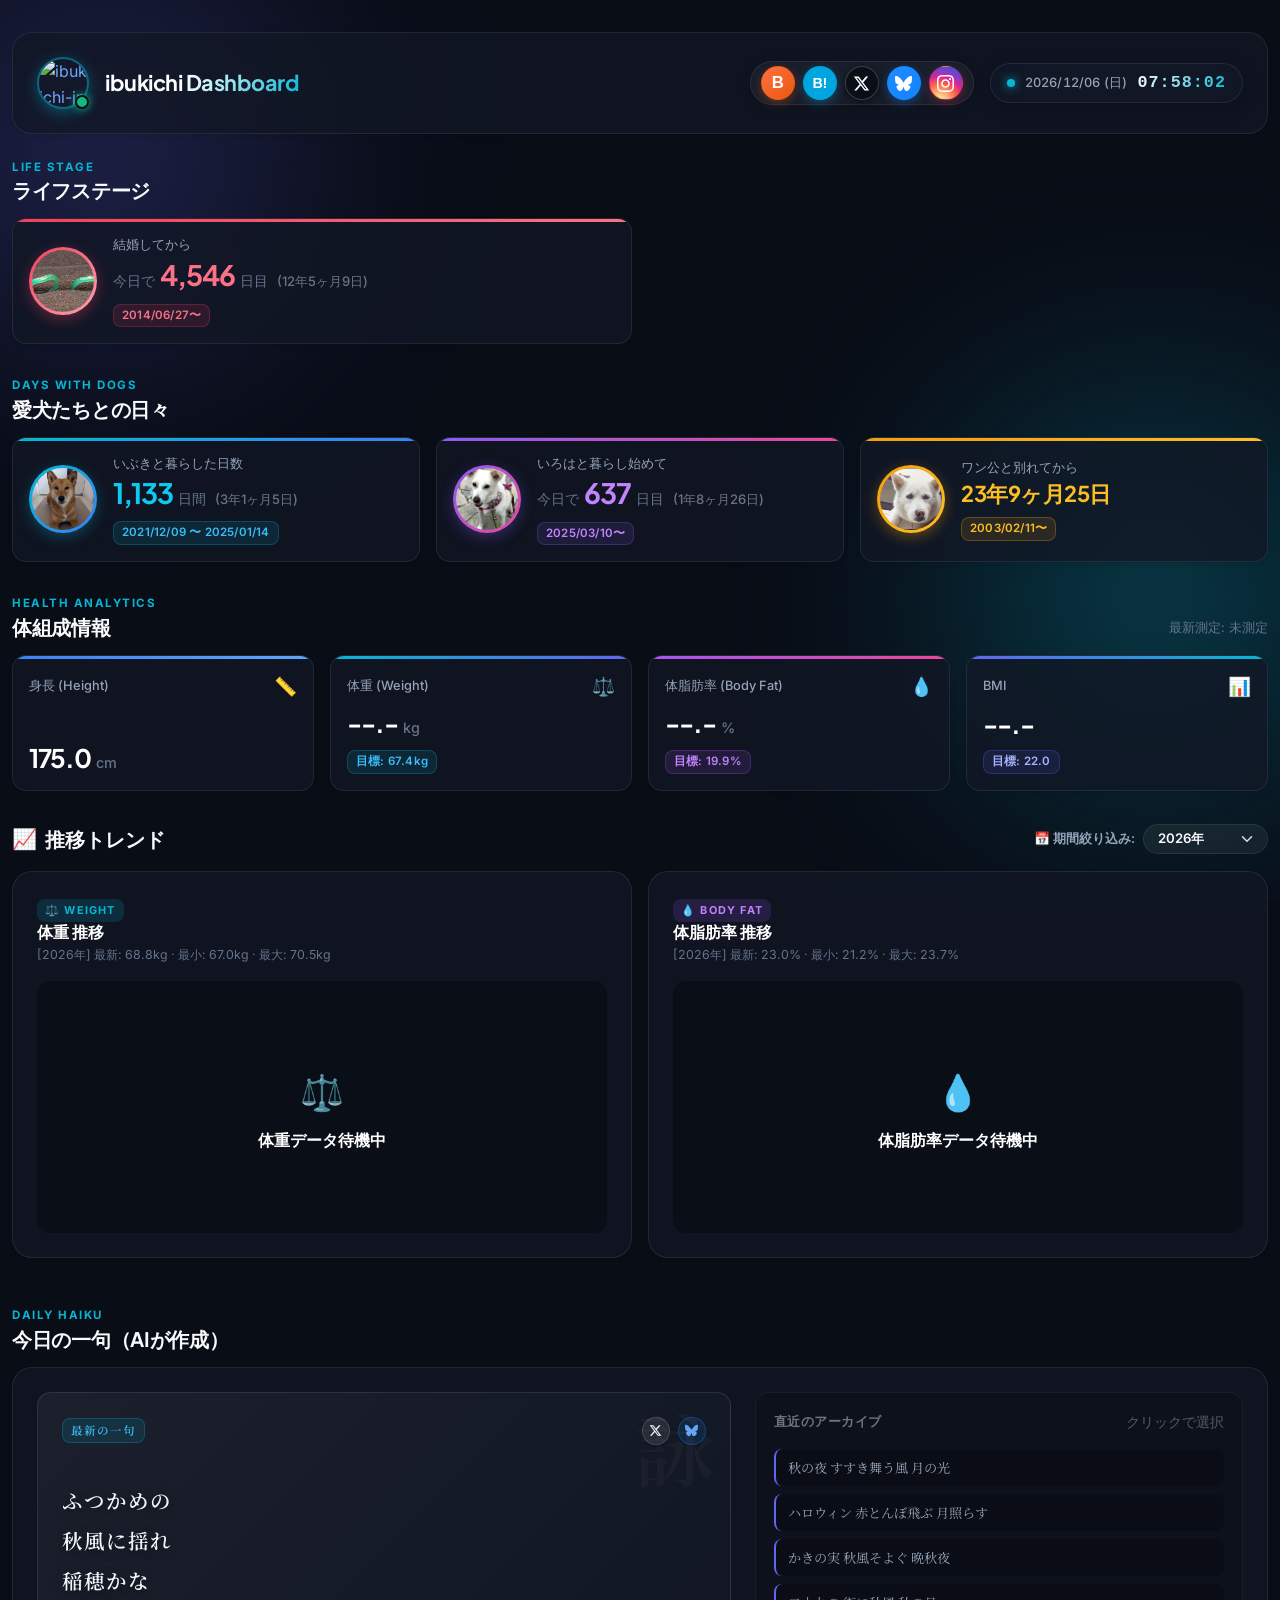
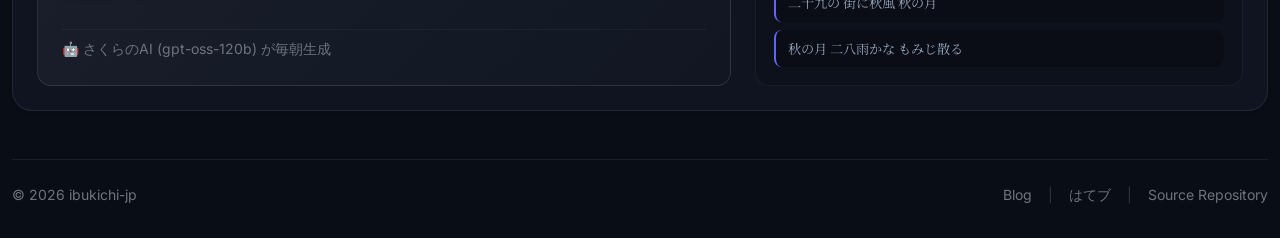
==== index.html @ 6d99606f "ダッシュボードのコード整理と表示の改善 - 体重が目標以下のときも「達成 🎉」と表示するように変更 - 未使用のCSSルールとroundTwo()を削除 - ヘッダーSNSアイコンのインラインstyl" ====
<!DOCTYPE html>
<html lang="ja" data-bs-theme="dark">
<head>
  <meta charset="UTF-8">
  <meta name="viewport" content="width=device-width, initial-scale=1.0">
  <title>ibukichi Dashboard</title>
  <meta name="description" content="ibukichiのパーソナルダッシュボード。日々の生活記録やライフログ、関心事、自動化システムなどを一元集約・可視化する個人ポータルです。">
  <link rel="canonical" href="https://ibukichi-jp.github.io/">
  <meta name="theme-color" content="#0f172a">
  <link rel="icon" type="image/png" href="https://github.com/ibukichi-jp.png">
  <link rel="apple-touch-icon" href="https://github.com/ibukichi-jp.png">

  <!-- Open Graph / Facebook / Bluesky / Discord -->
  <meta property="og:site_name" content="ibukichi Dashboard">
  <meta property="og:type" content="website">
  <meta property="og:url" content="https://ibukichi-jp.github.io/">
  <meta property="og:title" content="ibukichi Dashboard">
  <meta property="og:description" content="ibukichiのパーソナルダッシュボード。日々の生活記録やライフログ、関心事、自動化システムなどを一元集約・可視化する個人ポータルです。">
  <meta property="og:image" content="https://github.com/ibukichi-jp.png">
  <meta property="og:locale" content="ja_JP">

  <!-- Twitter -->
  <meta name="twitter:card" content="summary">
  <meta name="twitter:title" content="ibukichi Dashboard">
  <meta name="twitter:description" content="ibukichiのパーソナルダッシュボード。日々の生活記録やライフログ、関心事、自動化システムなどを一元集約・可視化する個人ポータルです。">
  <meta name="twitter:image" content="https://github.com/ibukichi-jp.png">

  <!-- 構造化データ (Schema.org JSON-LD) -->
  <script type="application/ld+json">
  {
    "@context": "https://schema.org",
    "@graph": [
      {
        "@type": "Person",
        "@id": "https://ibukichi-jp.github.io/#person",
        "name": "ibukichi-jp",
        "url": "https://ibukichi-jp.github.io/",
        "image": "https://github.com/ibukichi-jp.png",
        "sameAs": [
          "https://github.com/ibukichi-jp",
          "https://blog.ibukichi.jp/",
          "https://b.hatena.ne.jp/ibukichi_jp/bookmark",
          "https://x.com/ibukichi_x",
          "https://bsky.app/profile/bsky.ibukichi.jp",
          "https://www.instagram.com/insta_iroha/"
        ]
      },
      {
        "@type": "WebSite",
        "@id": "https://ibukichi-jp.github.io/#website",
        "url": "https://ibukichi-jp.github.io/",
        "name": "ibukichi Dashboard",
        "headline": "ibukichi Dashboard",
        "description": "ibukichiのパーソナルダッシュボード。日々の生活記録やライフログ、関心事、自動化システムなどを一元集約・可視化する個人ポータルです。",
        "publisher": {
          "@id": "https://ibukichi-jp.github.io/#person"
        },
        "inLanguage": "ja"
      }
    ]
  }
  </script>
  <link rel="preconnect" href="https://fonts.googleapis.com">
  <link rel="preconnect" href="https://fonts.gstatic.com" crossorigin>
  <link href="https://fonts.googleapis.com/css2?family=Inter:wght@300;400;500;600;700&family=Noto+Serif+JP:wght@400;600&family=Plus+Jakarta+Sans:wght@500;700;800&display=swap" rel="stylesheet">
  <!-- Bootstrap 5.3.3 CSS -->
  <link href="https://cdn.jsdelivr.net/npm/bootstrap@5.3.3/dist/css/bootstrap.min.css" rel="stylesheet">
  <!-- カスタムスタイル (キャッシュバスター付き) -->
  <link rel="stylesheet" href="style.css?v=20261103">
  <!-- Chart.js -->
  <script src="https://cdn.jsdelivr.net/npm/chart.js@4.4.1/dist/chart.umd.min.js"></script>
</head>
<body>
  <!-- 背景装飾オーブ -->
  <div class="bg-orb-container" aria-hidden="true">
    <div class="bg-orb orb-1"></div>
    <div class="bg-orb orb-2"></div>
  </div>

  <!-- Bootstrap Container -->
  <div class="container py-4 my-2 dashboard-container">
    <!-- ヘッダー -->
    <header class="card border-0 mb-4 dashboard-header shadow-sm">
      <div class="card-body p-3 p-md-4">
        <div class="d-flex flex-wrap align-items-center justify-content-between gap-3">
          <div class="d-flex align-items-center gap-3">
            <div class="avatar-ring">
              <a href="https://github.com/ibukichi-jp" target="_blank" rel="noopener noreferrer" class="avatar-link" title="ibukichi-jp GitHub">
                <img src="https://github.com/ibukichi-jp.png" alt="ibukichi-jp" class="avatar-img" width="52" height="52" loading="eager">
              </a>
              <div class="status-indicator" title="システム稼働中"></div>
            </div>
            <div>
              <h1 class="dashboard-title h4 mb-0">ibukichi Dashboard</h1>
            </div>
          </div>

          <div class="d-flex flex-wrap align-items-center gap-2 gap-md-3">
            <!-- SNS・リンク集（ヘッダー内統合） -->
            <div class="social-dock header-dock">
              <!-- 1. Blog (Blogger) -->
              <a href="https://blog.ibukichi.jp/" target="_blank" rel="noopener noreferrer" class="social-dock-item blogger" title="Blog (blog.ibukichi.jp)" aria-label="Blog (blog.ibukichi.jp)">
                <div class="social-dock-circle">
                  <span class="blogger-dock-text" aria-hidden="true">B</span>
                </div>
              </a>

              <!-- 2. はてブ -->
              <a href="https://b.hatena.ne.jp/ibukichi_jp/bookmark" target="_blank" rel="noopener noreferrer" class="social-dock-item hatena" title="はてなブックマーク" aria-label="はてなブックマーク">
                <div class="social-dock-circle">
                  <span class="hatena-dock-text" aria-hidden="true">B!</span>
                </div>
              </a>

              <!-- 3. Twitter / X -->
              <a href="https://x.com/ibukichi_x" target="_blank" rel="noopener noreferrer" class="social-dock-item twitter" title="Twitter / X (@ibukichi_x)" aria-label="Twitter / X (@ibukichi_x)">
                <div class="social-dock-circle">
                  <svg width="18" height="18" viewBox="0 0 24 24" fill="currentColor" class="social-dock-svg" aria-hidden="true">
                    <path d="M18.244 2.25h3.308l-7.227 8.26 8.502 11.24H16.17l-5.214-6.817L4.99 21.75H1.68l7.73-8.835L1.254 2.25H8.08l4.713 6.231zm-1.161 17.52h1.833L7.084 4.126H5.117z"/>
                  </svg>
                </div>
              </a>

              <!-- 4. Bluesky -->
              <a href="https://bsky.app/profile/bsky.ibukichi.jp" target="_blank" rel="noopener noreferrer" class="social-dock-item bluesky" title="Bluesky (bsky.ibukichi.jp)" aria-label="Bluesky (bsky.ibukichi.jp)">
                <div class="social-dock-circle">
                  <svg width="18" height="18" viewBox="0 0 24 24" fill="currentColor" class="social-dock-svg" aria-hidden="true">
                    <path d="M12 10.8c-1.087-2.114-4.046-6.053-6.798-7.995C2.566.944 1.561 1.266.902 1.565.139 1.908 0 3.08 0 3.768c0 .69.378 5.65.624 6.479.815 2.736 3.713 3.66 6.383 3.364.136-.02.275-.039.415-.056-.138.022-.276.04-.415.056-3.912.58-7.387 2.005-2.83 7.078 5.013 5.19 6.87-1.113 7.823-4.308.953 3.195 2.05 9.271 7.733 4.308 4.267-4.308 1.172-6.498-2.74-7.078a8.741 8.741 0 0 1-.415-.056c.14.017.279.036.415.056 2.67.297 5.568-.628 6.383-3.364.246-.828.624-5.79.624-6.478 0-.69-.139-1.861-.902-2.204-.659-.298-1.664-.62-4.3 1.24C16.046 4.748 13.087 8.687 12 10.8z"/>
                  </svg>
                </div>
              </a>

              <!-- 5. Instagram -->
              <a href="https://www.instagram.com/insta_iroha/" target="_blank" rel="noopener noreferrer" class="social-dock-item instagram" title="Instagram (@insta_iroha)" aria-label="Instagram (@insta_iroha)">
                <div class="social-dock-circle">
                  <svg width="18" height="18" viewBox="0 0 24 24" fill="currentColor" class="social-dock-svg" aria-hidden="true">
                    <path d="M12 2.163c3.204 0 3.584.012 4.85.07 3.252.148 4.771 1.691 4.919 4.919.058 1.265.069 1.645.069 4.849 0 3.205-.012 3.584-.069 4.849-.149 3.225-1.664 4.771-4.919 4.919-1.266.058-1.644.07-4.85.07-3.204 0-3.584-.012-4.849-.07-3.26-.149-4.771-1.699-4.919-4.92-.058-1.265-.07-1.644-.07-4.849 0-3.204.013-3.583.07-4.849.149-3.227 1.664-4.771 4.919-4.919 1.266-.057 1.645-.069 4.849-.069zm0-2.163c-3.259 0-3.667.014-4.947.072-4.358.2-6.78 2.618-6.98 6.98-.059 1.281-.073 1.689-.073 4.948 0 3.259.014 3.668.072 4.948.2 4.358 2.618 6.78 6.98 6.98 1.281.058 1.689.072 4.948.072 3.259 0 3.668-.014 4.948-.072 4.354-.2 6.782-2.618 6.979-6.98.059-1.28.073-1.689.073-4.948 0-3.259-.014-3.667-.072-4.947-.196-4.354-2.617-6.78-6.979-6.98-1.281-.059-1.69-.073-4.949-.073zm0 5.838c-3.403 0-6.162 2.759-6.162 6.162s2.759 6.163 6.162 6.163 6.162-2.759 6.162-6.163c0-3.403-2.759-6.162-6.162-6.162zm0 10.162c-2.209 0-4-1.79-4-4 0-2.209 1.791-4 4-4s4 1.791 4 4c0 2.21-1.791 4-4 4zm6.406-11.845c-.796 0-1.441.645-1.441 1.44s.645 1.44 1.441 1.44c.795 0 1.439-.645 1.439-1.44s-.644-1.44-1.439-1.44z"/>
                  </svg>
                </div>
              </a>
            </div>

            <!-- デジタル時計 -->
            <div class="digital-clock-badge" id="digitalClock" title="現在時刻">
              <span class="clock-pulse-dot" aria-hidden="true"></span>
              <span class="clock-date" id="clockDate">----/--/-- (--)</span>
              <span class="clock-time font-monospace" id="clockTime">--:--:--</span>
            </div>
          </div>
        </div>
      </div>
    </header>

    <main class="dashboard-main-content">
      <!-- モバイル用 カード横並びスライダーコンテナ -->
      <div class="mobile-card-slider-wrapper" id="dashboardSliderWrapper">
        <!-- 左矢印 (カードの左横に独立配置) -->
        <button type="button" class="slider-side-arrow prev-arrow d-md-none" id="cardSlidePrevBtn" aria-label="前のセクションへ" disabled>
          <svg width="18" height="18" viewBox="0 0 24 24" fill="none" stroke="currentColor" stroke-width="2.5" stroke-linecap="round" stroke-linejoin="round" aria-hidden="true"><polyline points="15 18 9 12 15 6"></polyline></svg>
        </button>

        <!-- セクションスライダートラック (中央のカードエリア) -->
        <div class="dashboard-slider-track" id="dashboardSliderTrack">

        <!-- 1. ライフステージ セクション -->
        <section class="dashboard-slide-item mb-4 pb-2" id="slideLifestage" aria-labelledby="lifestageSectionTitle">
        <div class="mb-3">
          <div class="section-tag">LIFE STAGE</div>
          <h2 id="lifestageSectionTitle" class="section-title h5 mb-0">ライフステージ</h2>
        </div>

        <div class="row row-cols-1 row-cols-md-2 g-3">
          <!-- 1. 結婚してから -->
          <div class="col">
            <div class="card h-100 border-0 countdown-card card-marriage shadow-sm">
              <div class="card-body p-3 d-flex align-items-center gap-3">
                <div class="dog-photo-container flex-shrink-0" title="結婚写真">
                  <div class="dog-photo-ring ring-marriage">
                    <img src="assets/images/marriage.jpg" alt="結婚" class="dog-photo-img" loading="lazy">
                    <div class="dog-photo-fallback">
                      <span class="fallback-emoji">💍</span>
                    </div>
                  </div>
                </div>
                <div class="d-flex flex-column justify-content-between flex-grow-1 min-w-0">
                  <div class="d-flex align-items-center mb-1">
                    <span class="countdown-label">結婚してから</span>
                  </div>
                  <div class="countdown-value-row" id="cdMarriageRow">
                    <span class="countdown-prefix">今日で</span>
                    <span class="countdown-value text-rose" id="cdMarriageDays">--</span>
                    <span class="countdown-unit">日目</span>
                    <span class="countdown-ymd text-secondary small fw-medium ms-1" id="cdMarriageYmd">(--)</span>
                  </div>
                  <div class="countdown-sub mt-2" id="cdMarriageDate">
                    <span class="countdown-badge rose">2014/06/27〜</span>
                  </div>
                </div>
              </div>
            </div>
          </div>
        </div>
      </section>

        <!-- 2. 愛犬たちとの日々 セクション -->
        <section class="dashboard-slide-item mb-4 pb-2" id="slideDogs" aria-labelledby="dogsSectionTitle">
        <div class="mb-3">
          <div class="section-tag">DAYS WITH DOGS</div>
          <h2 id="dogsSectionTitle" class="section-title h5 mb-0">愛犬たちとの日々</h2>
        </div>

        <!-- 愛犬メモリアル & カウントアップ 3連カード -->
        <div class="row row-cols-1 row-cols-md-2 row-cols-xl-3 g-3">
          <!-- 1. いぶきと暮らした日数 (メモリアル) -->
          <div class="col">
            <div class="card h-100 border-0 countdown-card card-ibuki shadow-sm">
              <div class="card-body p-3 d-flex align-items-center gap-3">
                <div class="dog-photo-container flex-shrink-0" title="いぶき">
                  <div class="dog-photo-ring ring-ibuki">
                    <img src="assets/images/ibuki.jpg" alt="いぶき" class="dog-photo-img" loading="lazy">
                    <div class="dog-photo-fallback">
                      <span class="fallback-emoji">🐶</span>
                    </div>
                  </div>
                </div>
                <div class="d-flex flex-column justify-content-between flex-grow-1 min-w-0">
                  <div class="d-flex align-items-center mb-1">
                    <span class="countdown-label">いぶきと暮らした日数</span>
                  </div>
                  <div class="countdown-value-row" id="cdIbukiRow">
                    <span class="countdown-value text-info" id="cdIbukiDays">1,133</span>
                    <span class="countdown-unit">日間</span>
                    <span class="countdown-ymd text-secondary small fw-medium ms-1" id="cdIbukiYmd">(3年1ヶ月5日)</span>
                  </div>
                  <div class="countdown-sub mt-2" id="cdIbukiDate">
                    <span class="countdown-badge cyan">2021/12/09 〜 2025/01/14</span>
                  </div>
                </div>
              </div>
            </div>
          </div>

          <!-- 2. いろはと暮らし始めて (カウントアップ) -->
          <div class="col">
            <div class="card h-100 border-0 countdown-card card-iroha shadow-sm">
              <div class="card-body p-3 d-flex align-items-center gap-3">
                <div class="dog-photo-container flex-shrink-0" title="いろは">
                  <div class="dog-photo-ring ring-iroha">
                    <img src="assets/images/iroha.jpg" alt="いろは" class="dog-photo-img" loading="lazy">
                    <div class="dog-photo-fallback">
                      <span class="fallback-emoji">🐾</span>
                    </div>
                  </div>
                </div>
                <div class="d-flex flex-column justify-content-between flex-grow-1 min-w-0">
                  <div class="d-flex align-items-center mb-1">
                    <span class="countdown-label">いろはと暮らし始めて</span>
                  </div>
                  <div class="countdown-value-row" id="cdIrohaRow">
                    <span class="countdown-prefix">今日で</span>
                    <span class="countdown-value text-purple" id="cdIrohaDays">--</span>
                    <span class="countdown-unit">日目</span>
                    <span class="countdown-ymd text-secondary small fw-medium ms-1" id="cdIrohaYmd">(--)</span>
                  </div>
                  <div class="countdown-sub mt-2" id="cdIrohaDate">
                    <span class="countdown-badge purple">2025/03/10〜</span>
                  </div>
                </div>
              </div>
            </div>
          </div>

          <!-- 3. ワン公と別れてから (カウントアップ) -->
          <div class="col">
            <div class="card h-100 border-0 countdown-card card-wankou shadow-sm">
              <div class="card-body p-3 d-flex align-items-center gap-3">
                <div class="dog-photo-container flex-shrink-0" title="ワン公">
                  <div class="dog-photo-ring ring-wankou">
                    <img src="assets/images/wankou.jpg" alt="ワン公" class="dog-photo-img" loading="lazy">
                    <div class="dog-photo-fallback">
                      <span class="fallback-emoji">🐕</span>
                    </div>
                  </div>
                </div>
                <div class="d-flex flex-column justify-content-between flex-grow-1 min-w-0">
                  <div class="d-flex align-items-center mb-1">
                    <span class="countdown-label">ワン公と別れてから</span>
                  </div>
                  <div class="countdown-value-row" id="cdWankouRow">
                    <span class="countdown-value countdown-value-ymd text-amber" id="cdWankouYmd">--</span>
                  </div>
                  <div class="countdown-sub mt-2" id="cdWankouDate">
                    <span class="countdown-badge amber">2003/02/11〜</span>
                  </div>
                </div>
              </div>
            </div>
          </div>
        </div>
      </section>

        <!-- 3. 体組成情報 セクション -->
        <section class="dashboard-slide-item mb-5" id="slideHealth" aria-labelledby="healthSectionTitle">
        <div class="d-flex flex-wrap justify-content-between align-items-end mb-3">
          <div>
            <div class="section-tag">HEALTH ANALYTICS</div>
            <h2 id="healthSectionTitle" class="section-title h5 mb-0">体組成情報</h2>
          </div>
          <div class="measurement-time" id="latestMeasurementTime">
            最新測定: 読み込み中...
          </div>
        </div>

        <!-- 現在の指標（Bootstrap Grid: 4大メトリクス） -->
        <div class="row row-cols-2 row-cols-md-4 g-3 mb-4">
          <!-- 1. 身長カード（バッジ不要） -->
          <div class="col">
            <div class="card h-100 border-0 kpi-card card-height shadow-sm">
              <div class="card-body p-3 d-flex flex-column justify-content-between">
                <div class="d-flex justify-content-between align-items-center mb-2">
                  <span class="kpi-label">身長 (Height)</span>
                  <span class="kpi-icon">📏</span>
                </div>
                <div class="kpi-value-row">
                  <span class="kpi-value" id="kpiHeight">175.0</span>
                  <span class="kpi-unit">cm</span>
                </div>
              </div>
            </div>
          </div>

          <!-- 2. 体重カード（目標: 67.4kg） -->
          <div class="col">
            <div class="card h-100 border-0 kpi-card card-weight shadow-sm">
              <div class="card-body p-3 d-flex flex-column justify-content-between">
                <div class="d-flex justify-content-between align-items-center mb-2">
                  <span class="kpi-label">体重 (Weight)</span>
                  <span class="kpi-icon">⚖️</span>
                </div>
                <div class="kpi-value-row">
                  <span class="kpi-value" id="kpiWeight">--.-</span>
                  <span class="kpi-unit">kg</span>
                </div>
                <div class="kpi-sub mt-2" id="kpiWeightTarget">
                  <span class="target-badge cyan">目標: 67.4kg</span>
                </div>
              </div>
            </div>
          </div>

          <!-- 3. 体脂肪率カード（目標: 19.9%） -->
          <div class="col">
            <div class="card h-100 border-0 kpi-card card-fat shadow-sm">
              <div class="card-body p-3 d-flex flex-column justify-content-between">
                <div class="d-flex justify-content-between align-items-center mb-2">
                  <span class="kpi-label">体脂肪率 (Body Fat)</span>
                  <span class="kpi-icon">💧</span>
                </div>
                <div class="kpi-value-row">
                  <span class="kpi-value" id="kpiFat">--.-</span>
                  <span class="kpi-unit">%</span>
                </div>
                <div class="kpi-sub mt-2" id="kpiFatTarget">
                  <span class="target-badge purple">目標: 19.9%</span>
                </div>
              </div>
            </div>
          </div>

          <!-- 4. BMIカード（目標: 22.0） -->
          <div class="col">
            <div class="card h-100 border-0 kpi-card card-bmi shadow-sm">
              <div class="card-body p-3 d-flex flex-column justify-content-between">
                <div class="d-flex justify-content-between align-items-center mb-2">
                  <span class="kpi-label">BMI</span>
                  <span class="kpi-icon">📊</span>
                </div>
                <div class="kpi-value-row">
                  <span class="kpi-value" id="kpiBmi">--.-</span>
                  <span class="kpi-unit"></span>
                </div>
                <div class="kpi-sub mt-2" id="kpiBmiTarget">
                  <span class="target-badge indigo">目標: 22.0</span>
                </div>
              </div>
            </div>
          </div>
        </div>

        <!-- グラフツールバー（期間絞り込み） -->
        <div class="d-flex flex-wrap justify-content-between align-items-center gap-3 mb-3 pt-2">
          <div class="d-flex align-items-center gap-2">
            <span class="charts-title-icon">📈</span>
            <h3 class="charts-section-title h5 mb-0">推移トレンド</h3>
          </div>

          <!-- 期間絞り込みプルダウン (Bootstrap Form Select) -->
          <div class="d-flex align-items-center gap-2">
            <label for="yearFilterSelect" class="filter-label mb-0 text-nowrap">📅 期間絞り込み:</label>
            <select id="yearFilterSelect" class="form-select form-select-sm custom-bootstrap-select" aria-label="計測年の絞り込み">
              <option value="all">すべての年</option>
            </select>
          </div>
        </div>

        <!-- 2連グラフ（Bootstrap Grid: 体重、体脂肪率） -->
        <div class="row row-cols-1 row-cols-lg-2 g-3">
          <!-- 1. 体重チャート -->
          <div class="col">
            <div class="card h-100 border-0 chart-container-card shadow-sm">
              <div class="card-body p-3 p-md-4 d-flex flex-column gap-3">
                <div class="d-flex justify-content-between align-items-start gap-2">
                  <div>
                    <span class="chart-badge cyan">⚖️ WEIGHT</span>
                    <h4 class="chart-title h6 mb-1">体重 推移</h4>
                    <span class="chart-sub" id="weightStatsText">最新: --.-kg · 範囲: --.-kg 〜 --.-kg</span>
                  </div>
                </div>

                <div class="chart-canvas-wrapper flex-grow-1">
                  <canvas id="weightChart"></canvas>
                  <div class="chart-empty-state" id="weightEmptyState">
                    <div class="empty-icon">⚖️</div>
                    <h5>体重データ待機中</h5>
                  </div>
                </div>
              </div>
            </div>
          </div>

          <!-- 2. 体脂肪率チャート -->
          <div class="col">
            <div class="card h-100 border-0 chart-container-card shadow-sm">
              <div class="card-body p-3 p-md-4 d-flex flex-column gap-3">
                <div class="d-flex justify-content-between align-items-start gap-2">
                  <div>
                    <span class="chart-badge purple">💧 BODY FAT</span>
                    <h4 class="chart-title h6 mb-1">体脂肪率 推移</h4>
                    <span class="chart-sub" id="fatStatsText">最新: --.-% · 範囲: --.-% 〜 --.-%</span>
                  </div>
                </div>

                <div class="chart-canvas-wrapper flex-grow-1">
                  <canvas id="fatChart"></canvas>
                  <div class="chart-empty-state" id="fatEmptyState">
                    <div class="empty-icon">💧</div>
                    <h5>体脂肪率データ待機中</h5>
                  </div>
                </div>
              </div>
            </div>
          </div>
        </div>
      </section>

        <!-- 4. 今日の一句 セクション -->
        <section class="dashboard-slide-item mb-5" id="slideHaiku" aria-labelledby="haikuSectionTitle">
        <div class="mb-3">
          <div class="section-tag">DAILY HAIKU</div>
          <h2 id="haikuSectionTitle" class="section-title h5 mb-0">今日の一句（AIが作成）</h2>
        </div>

        <div class="card border-0 haiku-card shadow-sm">
          <div class="card-body p-3 p-md-4">
            <div class="row g-3 g-md-4 align-items-stretch">
              <!-- 今日の句 -->
              <div class="col-12 col-lg-7">
                <div class="haiku-paper h-100 d-flex flex-column justify-content-between">
                  <div class="haiku-top-bar d-flex justify-content-between align-items-center mb-2">
                    <span class="haiku-tag-badge" id="haikuSelectedBadge">最新の一句</span>
                    <!-- SNSシェアボタングループ（アイコンのみ） -->
                    <div class="haiku-share-group d-flex align-items-center gap-2">
                      <!-- Twitter / X -->
                      <a id="haikuShareTwitter" href="#" target="_blank" rel="noopener noreferrer" class="btn btn-sm btn-haiku-share share-x" title="Twitter / X でこの俳句をシェア" aria-label="Twitter / X でこの俳句をシェア">
                        <svg width="13" height="13" viewBox="0 0 24 24" fill="currentColor" aria-hidden="true"><path d="M18.244 2.25h3.308l-7.227 8.26 8.502 11.24H16.17l-5.214-6.817L4.99 21.75H1.68l7.73-8.835L1.254 2.25H8.08l4.713 6.231zm-1.161 17.52h1.833L7.084 4.126H5.117z"/></svg>
                      </a>
                      <!-- Bluesky -->
                      <a id="haikuShareBluesky" href="#" target="_blank" rel="noopener noreferrer" class="btn btn-sm btn-haiku-share share-bluesky" title="Bluesky でこの俳句をシェア" aria-label="Bluesky でこの俳句をシェア">
                        <svg width="13" height="13" viewBox="0 0 24 24" fill="currentColor" aria-hidden="true"><path d="M12 10.8c-1.087-2.114-4.046-6.053-6.798-7.995C2.566.944 1.561 1.266.902 1.565.139 1.908 0 3.08 0 3.768c0 .69.378 5.65.624 6.479.815 2.736 3.713 3.66 6.383 3.364.136-.02.275-.039.415-.056-.138.022-.276.04-.415.056-3.912.58-7.387 2.005-2.83 7.078 5.013 5.19 6.87-1.113 7.823-4.308.953 3.195 2.05 9.271 7.733 4.308 4.267-4.308 1.172-6.498-2.74-7.078a8.741 8.741 0 0 1-.415-.056c.14.017.279.036.415.056 2.67.297 5.568-.628 6.383-3.364.246-.828.624-5.79.624-6.478 0-.69-.139-1.861-.902-2.204-.659-.298-1.664-.62-4.3 1.24C16.046 4.748 13.087 8.687 12 10.8z"/></svg>
                      </a>
                    </div>
                  </div>

                  <div class="haiku-accent-mark">詠</div>
                  <div class="haiku-body my-auto py-4">
                    <p class="haiku-text mb-0" id="latestHaikuText">読み込み中...</p>
                  </div>

                  <div class="haiku-footer-info d-flex justify-content-between align-items-center pt-2 border-top border-secondary border-opacity-10">
                    <span class="haiku-source-note text-secondary small">🤖 さくらのAI (gpt-oss-120b) が毎朝生成</span>
                  </div>
                </div>
              </div>

              <!-- アーカイブ -->
              <div class="col-12 col-lg-5">
                <div class="past-haiku-block h-100 d-flex flex-column">
                  <div class="d-flex justify-content-between align-items-center mb-3">
                    <h4 class="past-haiku-title h6 mb-0 text-secondary">直近のアーカイブ</h4>
                    <span class="text-secondary small opacity-75">クリックで選択</span>
                  </div>
                  <ul class="past-haiku-list list-unstyled d-flex flex-column gap-2 mb-0 flex-grow-1" id="pastHaikuList">
                    <li class="skeleton-item"></li>
                    <li class="skeleton-item"></li>
                    <li class="skeleton-item"></li>
                  </ul>
                </div>
              </div>
            </div>
          </div>
        </div>
        </section>
        </div><!-- /.dashboard-slider-track -->

        <!-- 右矢印 (カードの右横に独立配置) -->
        <button type="button" class="slider-side-arrow next-arrow d-md-none" id="cardSlideNextBtn" aria-label="次のセクションへ">
          <svg width="18" height="18" viewBox="0 0 24 24" fill="none" stroke="currentColor" stroke-width="2.5" stroke-linecap="round" stroke-linejoin="round" aria-hidden="true"><polyline points="9 18 15 12 9 6"></polyline></svg>
        </button>
      </div><!-- /.mobile-card-slider-wrapper -->

      <!-- モバイル専用 スライド位置ドットインジケーター -->
      <div class="slider-dots-container d-md-none" id="sliderDotsContainer">
        <span class="slider-dot active" data-index="0" title="ライフステージ"></span>
        <span class="slider-dot" data-index="1" title="愛犬たちとの日々"></span>
        <span class="slider-dot" data-index="2" title="体組成情報"></span>
        <span class="slider-dot" data-index="3" title="今日の一句"></span>
      </div>
    </main>

    <!-- フッター -->
    <footer class="dashboard-footer pt-4 mt-5 border-top">
      <div class="d-flex flex-wrap justify-content-between align-items-center gap-2 small text-secondary">
        <p class="mb-0">© <span id="currentYear">2026</span> ibukichi-jp</p>
        <div class="d-flex align-items-center gap-3">
          <a href="https://blog.ibukichi.jp/" target="_blank" rel="noopener noreferrer" class="text-secondary text-decoration-none">Blog</a>
          <span class="text-muted opacity-25">|</span>
          <a href="https://b.hatena.ne.jp/ibukichi_jp/bookmark" target="_blank" rel="noopener noreferrer" class="text-secondary text-decoration-none">はてブ</a>
          <span class="text-muted opacity-25">|</span>
          <a href="https://github.com/ibukichi-jp/ibukichi-jp.github.io" target="_blank" rel="noopener noreferrer" class="text-secondary text-decoration-none">Source Repository</a>
        </div>
      </div>
    </footer>
  </div>

  <!-- スライダー終端通知トースト -->
  <div id="sliderToastAlert" class="slider-toast-alert" role="status" aria-live="polite">
    <svg width="18" height="18" viewBox="0 0 24 24" fill="none" stroke="#38bdf8" stroke-width="2.3" stroke-linecap="round" stroke-linejoin="round" aria-hidden="true">
      <circle cx="12" cy="12" r="10"></circle>
      <line x1="12" y1="8" x2="12" y2="12"></line>
      <line x1="12" y1="16" x2="12.01" y2="16"></line>
    </svg>
    <span>ページはもうないよ</span>
  </div>

  <!-- Bootstrap 5.3.3 JS Bundle -->
  <script src="https://cdn.jsdelivr.net/npm/bootstrap@5.3.3/dist/js/bootstrap.bundle.min.js"></script>
  <!-- アプリケーションロジック -->
  <script src="app.js?v=20261103"></script>
</body>
</html>
---- style.css ----
/* ==========================================================================
   Design Tokens & Variables
   ========================================================================== */
:root {
  --bg-base: #090d16;
  --bg-card: rgba(18, 24, 38, 0.78);
  --bg-card-hover: rgba(24, 32, 51, 0.9);
  --border-subtle: rgba(255, 255, 255, 0.08);

  --text-main: #f8fafc;
  --text-muted: #94a3b8;
  --text-dim: #64748b;

  --accent-cyan: #06b6d4;
  --accent-cyan-glow: rgba(6, 182, 212, 0.25);
  --accent-indigo: #6366f1;
  --accent-indigo-glow: rgba(99, 102, 241, 0.25);
  --accent-purple: #a855f7;
  --accent-pink: #ec4899;
  --accent-emerald: #10b981;

  --font-sans: 'Inter', -apple-system, BlinkMacSystemFont, "Segoe UI", Roboto, sans-serif;
  --font-display: 'Plus Jakarta Sans', var(--font-sans);
  --font-serif: 'Noto Serif JP', serif;

  --radius-sm: 8px;
  --radius-md: 14px;
  --radius-lg: 20px;
  --radius-full: 9999px;

  --shadow-card: 0 10px 30px -10px rgba(0, 0, 0, 0.5);
  --shadow-glow: 0 0 25px rgba(99, 102, 241, 0.15);
  --transition-normal: all 0.25s cubic-bezier(0.16, 1, 0.3, 1);
}

/* ==========================================================================
   Base & Bootstrap Overrides
   ========================================================================== */
html {
  overflow-x: hidden;
  overflow-x: clip;
}

body {
  background-color: var(--bg-base);
  color: var(--text-main);
  font-family: var(--font-sans);
  line-height: 1.6;
  min-height: 100vh;
  position: relative;
  overflow-x: hidden;
  overflow-x: clip;
  -webkit-font-smoothing: antialiased;
}

/* 背景装飾用オーブコンテナ（画面外へのはみ出し・横スクロールを遮断） */
.bg-orb-container {
  position: fixed;
  inset: 0;
  width: 100%;
  height: 100%;
  overflow: hidden;
  pointer-events: none;
  z-index: -1;
}

.bg-orb {
  position: absolute;
  border-radius: 50%;
  filter: blur(120px);
  pointer-events: none;
  opacity: 0.45;
}

.orb-1 {
  width: 500px;
  height: 500px;
  background: radial-gradient(circle, var(--accent-indigo) 0%, transparent 70%);
  top: -100px;
  left: -150px;
}

.orb-2 {
  width: 550px;
  height: 550px;
  background: radial-gradient(circle, var(--accent-cyan) 0%, transparent 70%);
  top: 320px;
  right: -150px;
}

/* Bootstrap Containerの微調整 */
.dashboard-container {
  max-width: 1320px;
}

/* Bootstrap Card のグラスモルフィズムスタイル適用 */
.card {
  background-color: var(--bg-card);
  backdrop-filter: blur(16px);
  -webkit-backdrop-filter: blur(16px);
  border: 1px solid var(--border-subtle) !important;
  border-radius: var(--radius-lg);
  color: var(--text-main);
}

/* ==========================================================================
   Header Styles
   ========================================================================== */
.dashboard-header {
  border-radius: var(--radius-lg);
  box-shadow: var(--shadow-card);
}

.avatar-ring {
  position: relative;
}

.avatar-link {
  display: block;
  text-decoration: none;
  border-radius: 50%;
}

.avatar-img {
  width: 52px;
  height: 52px;
  border-radius: 50%;
  object-fit: cover;
  border: 2px solid rgba(6, 182, 212, 0.5);
  box-shadow: 0 4px 15px rgba(6, 182, 212, 0.35);
  transition: var(--transition-normal);
  display: block;
}

.avatar-link:hover .avatar-img {
  transform: scale(1.06);
  border-color: var(--accent-cyan);
  box-shadow: 0 6px 22px rgba(6, 182, 212, 0.6);
}

.status-indicator {
  position: absolute;
  bottom: 0;
  right: 0;
  width: 14px;
  height: 14px;
  background-color: var(--accent-emerald);
  border: 2px solid var(--bg-base);
  border-radius: 50%;
  box-shadow: 0 0 8px var(--accent-emerald);
}

.dashboard-title {
  font-family: var(--font-display);
  font-size: 1.35rem;
  font-weight: 700;
  letter-spacing: -0.5px;
  background: linear-gradient(120deg, #ffffff 40%, var(--accent-cyan));
  -webkit-background-clip: text;
  background-clip: text;
  -webkit-text-fill-color: transparent;
}

/* デジタル時計バッジ */
.digital-clock-badge {
  display: inline-flex;
  align-items: center;
  gap: 10px;
  padding: 6px 16px;
  background: rgba(18, 24, 38, 0.75);
  border: 1px solid var(--border-subtle);
  border-radius: var(--radius-full);
  box-shadow: 0 4px 15px rgba(0, 0, 0, 0.25);
  font-variant-numeric: tabular-nums;
  backdrop-filter: blur(12px);
  -webkit-backdrop-filter: blur(12px);
  user-select: none;
}

.clock-pulse-dot {
  width: 8px;
  height: 8px;
  background-color: var(--accent-cyan);
  border-radius: 50%;
  box-shadow: 0 0 10px var(--accent-cyan);
  animation: pulse 2s infinite ease-in-out;
}

.clock-date {
  font-size: 0.8rem;
  color: var(--text-muted);
  font-weight: 500;
  letter-spacing: 0.2px;
}

.clock-time {
  font-family: var(--font-display), monospace;
  font-size: 1.05rem;
  font-weight: 700;
  color: #fff;
  letter-spacing: 1px;
  background: linear-gradient(120deg, #ffffff, var(--accent-cyan));
  -webkit-background-clip: text;
  background-clip: text;
  -webkit-text-fill-color: transparent;
}

@keyframes pulse {
  0%, 100% { opacity: 0.6; transform: scale(1); }
  50% { opacity: 1; transform: scale(1.2); }
}


/* ==========================================================================
   Section Headers
   ========================================================================== */
.section-tag {
  font-size: 0.72rem;
  font-weight: 700;
  letter-spacing: 1.5px;
  color: var(--accent-cyan);
  text-transform: uppercase;
  margin-bottom: 2px;
}

.section-title {
  font-family: var(--font-display);
  font-weight: 700;
  letter-spacing: -0.3px;
  color: var(--text-main);
}

.measurement-time {
  font-size: 0.8rem;
  color: var(--text-dim);
}

/* ==========================================================================
   Countdown Cards
   ========================================================================== */
.countdown-card {
  min-width: 0;
  border-radius: var(--radius-md) !important;
  box-shadow: var(--shadow-card);
  transition: var(--transition-normal);
  position: relative;
  overflow: hidden;
  background-color: var(--bg-card);
}

.countdown-card::before {
  content: '';
  position: absolute;
  top: 0;
  left: 0;
  right: 0;
  height: 3px;
  background: transparent;
  transition: var(--transition-normal);
}

.countdown-card.card-wankou::before { background: linear-gradient(90deg, #f59e0b, #fbbf24); }
.countdown-card.card-ibuki::before { background: linear-gradient(90deg, #06b6d4, #3b82f6); }
.countdown-card.card-iroha::before { background: linear-gradient(90deg, #8b5cf6, #ec4899); }
.countdown-card.card-marriage::before { background: linear-gradient(90deg, #f43f5e, #fb7185); }

.countdown-card:hover {
  background-color: var(--bg-card-hover);
  border-color: rgba(255, 255, 255, 0.16) !important;
  transform: translateY(-3px);
  box-shadow: var(--shadow-glow);
}

.countdown-label {
  font-size: 0.8rem;
  font-weight: 500;
  color: var(--text-muted);
  white-space: normal;
  word-break: break-word;
}

.countdown-value-row {
  display: flex;
  align-items: baseline;
  gap: 5px;
  flex-wrap: wrap;
}

.countdown-prefix {
  font-size: 0.85rem;
  font-weight: 500;
  color: var(--text-dim);
}

.countdown-value {
  font-family: var(--font-display);
  font-size: clamp(1.6rem, 2.2vw, 2.2rem);
  font-weight: 700;
  letter-spacing: -1px;
  color: #fff;
  line-height: 1.1;
}

.countdown-value.countdown-value-ymd {
  font-size: clamp(1.3rem, 1.7vw, 1.85rem);
  letter-spacing: -0.5px;
}

.countdown-unit {
  font-size: 0.9rem;
  font-weight: 500;
  color: var(--text-dim);
}

.countdown-ymd {
  font-size: 0.82rem;
  font-weight: 500;
  color: var(--text-muted);
  white-space: nowrap;
}

/* 愛犬写真コンテナ & 光彩リング */
.dog-photo-container {
  display: flex;
  align-items: center;
  justify-content: center;
}

.dog-photo-ring {
  position: relative;
  width: 68px;
  height: 68px;
  border-radius: 50%;
  padding: 3px;
  display: flex;
  align-items: center;
  justify-content: center;
  transition: transform 0.3s cubic-bezier(0.34, 1.56, 0.64, 1), box-shadow 0.3s ease;
  overflow: hidden;
}

.dog-photo-ring.ring-wankou {
  background: linear-gradient(135deg, #f59e0b, #fbbf24);
  box-shadow: 0 4px 14px rgba(245, 158, 11, 0.35);
}

.dog-photo-ring.ring-ibuki {
  background: linear-gradient(135deg, #06b6d4, #3b82f6);
  box-shadow: 0 4px 14px rgba(6, 182, 212, 0.3);
}

.dog-photo-ring.ring-iroha {
  background: linear-gradient(135deg, #8b5cf6, #ec4899);
  box-shadow: 0 4px 14px rgba(139, 92, 246, 0.3);
}

.dog-photo-ring.ring-marriage {
  background: linear-gradient(135deg, #f43f5e, #fda4af);
  box-shadow: 0 4px 14px rgba(244, 63, 94, 0.35);
}

.countdown-card:hover .dog-photo-ring {
  transform: scale(1.08) rotate(3deg);
}

.countdown-card.card-wankou:hover .dog-photo-ring {
  box-shadow: 0 6px 20px rgba(245, 158, 11, 0.6);
}

.countdown-card.card-ibuki:hover .dog-photo-ring {
  box-shadow: 0 6px 20px rgba(6, 182, 212, 0.55);
}

.countdown-card.card-iroha:hover .dog-photo-ring {
  box-shadow: 0 6px 20px rgba(139, 92, 246, 0.55);
}

.countdown-card.card-marriage:hover .dog-photo-ring {
  box-shadow: 0 6px 20px rgba(244, 63, 94, 0.6);
}

/* フォールバック絵文字（背面レイヤー） */
.dog-photo-fallback {
  position: absolute;
  inset: 3px;
  border-radius: 50%;
  background: rgba(255, 255, 255, 0.08);
  display: flex;
  align-items: center;
  justify-content: center;
  backdrop-filter: blur(4px);
  user-select: none;
  z-index: 1;
}

.fallback-emoji {
  font-size: 1.6rem;
  line-height: 1;
}

/* 愛犬写真（前面レイヤー、初期から即時表示） */
.dog-photo-img {
  position: absolute;
  inset: 3px;
  width: calc(100% - 6px);
  height: calc(100% - 6px);
  border-radius: 50%;
  object-fit: cover;
  background-color: var(--bg-card);
  display: block;
  z-index: 2;
  transition: opacity 0.2s ease;
}

@media (max-width: 575.98px) {
  .dog-photo-ring {
    width: 58px;
    height: 58px;
    padding: 2.5px;
  }
  .dog-photo-fallback,
  .dog-photo-img {
    inset: 2.5px;
    width: calc(100% - 5px);
    height: calc(100% - 5px);
  }
  .fallback-emoji {
    font-size: 1.35rem;
  }
}

.countdown-badge {
  display: inline-flex;
  align-items: center;
  flex-wrap: wrap;
  gap: 4px;
  padding: 3px 8px;
  border-radius: var(--radius-sm);
  font-size: 0.72rem;
  font-weight: 600;
  letter-spacing: 0.2px;
  white-space: normal;
  word-break: break-word;
  max-width: 100%;
  line-height: 1.35;
}

.countdown-badge.amber {
  background: rgba(245, 158, 11, 0.12);
  color: #fbbf24;
  border: 1px solid rgba(245, 158, 11, 0.28);
}

.countdown-badge.cyan {
  background: rgba(6, 182, 212, 0.12);
  color: #38bdf8;
  border: 1px solid rgba(6, 182, 212, 0.25);
}

.countdown-badge.purple {
  background: rgba(139, 92, 246, 0.12);
  color: #c084fc;
  border: 1px solid rgba(139, 92, 246, 0.25);
}

.countdown-badge.rose {
  background: rgba(244, 63, 94, 0.12);
  color: #fb7185;
  border: 1px solid rgba(244, 63, 94, 0.25);
}

.text-amber {
  color: #fbbf24 !important;
}

.text-purple {
  color: #c084fc !important;
}

.text-rose {
  color: #fb7185 !important;
}

/* ==========================================================================
   KPI Cards (5 Current Metrics)
   ========================================================================== */
.kpi-card {
  min-width: 0;
  border-radius: var(--radius-md) !important;
  box-shadow: var(--shadow-card);
  transition: var(--transition-normal);
  position: relative;
  overflow: hidden;
  background-color: var(--bg-card);
}

.kpi-card::before {
  content: '';
  position: absolute;
  top: 0;
  left: 0;
  right: 0;
  height: 3px;
  background: transparent;
  transition: var(--transition-normal);
}

.kpi-card.card-height::before { background: linear-gradient(90deg, #3b82f6, #60a5fa); }
.kpi-card.card-weight::before { background: linear-gradient(90deg, var(--accent-cyan), var(--accent-indigo)); }
.kpi-card.card-fat::before { background: linear-gradient(90deg, var(--accent-purple), var(--accent-pink)); }
.kpi-card.card-bmi::before { background: linear-gradient(90deg, var(--accent-indigo), var(--accent-cyan)); }

.kpi-card:hover {
  background-color: var(--bg-card-hover);
  border-color: rgba(255, 255, 255, 0.16) !important;
  transform: translateY(-3px);
  box-shadow: var(--shadow-glow);
}

.kpi-label {
  font-size: 0.8rem;
  font-weight: 500;
  color: var(--text-muted);
  white-space: normal;
  word-break: break-word;
}

.kpi-icon {
  font-size: 1.15rem;
  flex-shrink: 0;
}

.kpi-value-row {
  display: flex;
  align-items: baseline;
  gap: 5px;
  flex-wrap: wrap;
}

.kpi-value {
  font-family: var(--font-display);
  font-size: clamp(1.5rem, 2vw, 2.1rem);
  font-weight: 700;
  letter-spacing: -1px;
  color: #fff;
  line-height: 1.1;
}

.kpi-unit {
  font-size: 0.9rem;
  font-weight: 500;
  color: var(--text-dim);
}

.target-badge {
  display: inline-flex;
  align-items: center;
  flex-wrap: wrap;
  gap: 4px;
  padding: 3px 8px;
  border-radius: var(--radius-sm);
  font-size: 0.72rem;
  font-weight: 600;
  letter-spacing: 0.2px;
  white-space: normal;
  word-break: break-word;
  max-width: 100%;
  line-height: 1.35;
}

.target-badge.cyan {
  background: rgba(6, 182, 212, 0.12);
  color: #38bdf8;
  border: 1px solid rgba(6, 182, 212, 0.25);
}

.target-badge.purple {
  background: rgba(168, 85, 247, 0.12);
  color: #c084fc;
  border: 1px solid rgba(168, 85, 247, 0.25);
}

.target-badge.indigo {
  background: rgba(99, 102, 241, 0.12);
  color: #a5b4fc;
  border: 1px solid rgba(99, 102, 241, 0.25);
}

/* ==========================================================================
   Chart Controls & Custom Select
   ========================================================================== */
.charts-title-icon {
  font-size: 1.25rem;
}

.charts-section-title {
  font-family: var(--font-display);
  font-weight: 700;
  color: var(--text-main);
}

.filter-label {
  font-size: 0.8rem;
  font-weight: 600;
  color: var(--text-muted);
}

/* Bootstrap form-select のカスタムダークスタイル */
.custom-bootstrap-select {
  background-color: rgba(255, 255, 255, 0.06);
  border: 1px solid var(--border-subtle);
  border-radius: var(--radius-full);
  color: #f8fafc;
  font-size: 0.825rem;
  font-weight: 600;
  padding-left: 14px;
  padding-right: 32px;
  cursor: pointer;
  min-width: 125px;
  transition: var(--transition-normal);
}

.custom-bootstrap-select:hover {
  background-color: rgba(255, 255, 255, 0.1);
  border-color: rgba(255, 255, 255, 0.2);
}

.custom-bootstrap-select:focus {
  background-color: rgba(18, 24, 38, 0.95);
  border-color: var(--accent-cyan);
  box-shadow: 0 0 0 0.2rem rgba(6, 182, 212, 0.2);
  color: #fff;
}

.custom-bootstrap-select option {
  background-color: #0f172a;
  color: #f8fafc;
}

/* ==========================================================================
   Chart Cards & Canvas
   ========================================================================== */
.chart-container-card {
  border-radius: var(--radius-lg) !important;
  box-shadow: var(--shadow-card);
  transition: var(--transition-normal);
}

.chart-container-card:hover {
  border-color: rgba(255, 255, 255, 0.16) !important;
}

.chart-badge {
  display: inline-flex;
  align-items: center;
  gap: 5px;
  font-size: 0.68rem;
  font-weight: 700;
  letter-spacing: 1.2px;
  padding: 3px 8px;
  border-radius: var(--radius-sm);
}

.chart-badge.cyan {
  background: rgba(6, 182, 212, 0.15);
  color: var(--accent-cyan);
}

.chart-badge.purple {
  background: rgba(168, 85, 247, 0.15);
  color: #c084fc;
}

.chart-title {
  font-family: var(--font-display);
  font-weight: 700;
  color: #fff;
}

.chart-sub {
  font-size: 0.775rem;
  color: var(--text-dim);
  display: block;
}

.chart-canvas-wrapper {
  position: relative;
  height: clamp(230px, 28vh, 280px);
  width: 100%;
}

.chart-empty-state {
  display: none;
  position: absolute;
  top: 0;
  left: 0;
  right: 0;
  bottom: 0;
  backdrop-filter: blur(6px);
  background: rgba(9, 13, 22, 0.85);
  border-radius: var(--radius-md);
  flex-direction: column;
  align-items: center;
  justify-content: center;
  text-align: center;
  padding: 20px;
  gap: 10px;
}

.chart-empty-state.active {
  display: flex;
}

.empty-icon {
  font-size: 2.2rem;
}

.chart-empty-state h5 {
  font-size: 1rem;
  color: #fff;
  font-weight: 600;
  margin-bottom: 0;
}

/* ==========================================================================
   AI Haiku Section
   ========================================================================== */
.haiku-card {
  border-radius: var(--radius-lg) !important;
  box-shadow: var(--shadow-card);
}

.haiku-paper {
  background: linear-gradient(135deg, rgba(255, 255, 255, 0.05) 0%, rgba(255, 255, 255, 0.01) 100%);
  border: 1px solid rgba(255, 255, 255, 0.1);
  border-radius: var(--radius-md);
  padding: clamp(18px, 2vw, 24px);
  position: relative;
  overflow: hidden;
}

.haiku-accent-mark {
  position: absolute;
  top: -10px;
  right: 15px;
  font-family: var(--font-serif);
  font-size: 80px;
  color: rgba(255, 255, 255, 0.03);
  pointer-events: none;
  font-weight: 600;
}

.haiku-text {
  font-family: var(--font-serif);
  font-size: clamp(1.15rem, 1.6vw, 1.45rem);
  font-weight: 600;
  line-height: 1.95;
  color: #f1f5f9;
  letter-spacing: 2px;
  text-shadow: 0 2px 10px rgba(0, 0, 0, 0.5);
  word-break: keep-all;
}

.haiku-phrase {
  display: inline-block;
  white-space: nowrap;
}

.past-haiku-block {
  padding: clamp(12px, 1.5vw, 18px);
  background: rgba(0, 0, 0, 0.15);
  border-radius: var(--radius-md);
  border: 1px solid rgba(255, 255, 255, 0.05);
}

.past-haiku-title {
  font-size: 0.8rem;
  font-weight: 600;
  letter-spacing: 0.5px;
}

.past-haiku-item {
  font-family: var(--font-serif);
  font-size: 0.825rem;
  color: var(--text-muted);
  padding: 8px 12px;
  background: rgba(0, 0, 0, 0.2);
  border-radius: var(--radius-sm);
  border-left: 2px solid var(--accent-indigo);
  transition: var(--transition-normal);
  word-break: break-all;
  cursor: pointer;
  user-select: none;
}

.past-haiku-item:hover {
  color: var(--text-main);
  background: rgba(255, 255, 255, 0.06);
  border-left-color: #38bdf8;
  transform: translateX(2px);
}

.past-haiku-item.active {
  color: #fff;
  background: rgba(6, 182, 212, 0.12);
  border-left-color: #06b6d4;
  border-left-width: 3px;
  box-shadow: 0 0 10px rgba(6, 182, 212, 0.2);
}

.haiku-tag-badge {
  font-family: var(--font-serif);
  font-size: 0.72rem;
  font-weight: 600;
  letter-spacing: 1px;
  color: #38bdf8;
  background: rgba(6, 182, 212, 0.12);
  border: 1px solid rgba(6, 182, 212, 0.25);
  padding: 2px 8px;
  border-radius: var(--radius-sm);
}

/* SNSシェアボタン（アイコン専用・省スペース設計） */
.btn-haiku-share {
  display: inline-flex;
  align-items: center;
  justify-content: center;
  width: 28px;
  height: 28px;
  border-radius: 50%;
  text-decoration: none;
  transition: all 0.2s cubic-bezier(0.4, 0, 0.2, 1);
  box-shadow: 0 2px 4px rgba(0, 0, 0, 0.2);
  padding: 0;
}

.btn-haiku-share svg {
  flex-shrink: 0;
}

.btn-haiku-share.share-x {
  background: rgba(255, 255, 255, 0.08);
  border: 1px solid rgba(255, 255, 255, 0.15);
  color: #f1f5f9;
}

.btn-haiku-share.share-x:hover {
  background: #000000;
  color: #ffffff;
  border-color: rgba(255, 255, 255, 0.4);
  transform: translateY(-1.5px);
  box-shadow: 0 4px 12px rgba(0, 0, 0, 0.6);
}

.btn-haiku-share.share-bluesky {
  background: rgba(18, 133, 254, 0.12);
  border: 1px solid rgba(18, 133, 254, 0.3);
  color: #60a5fa;
}

.btn-haiku-share.share-bluesky:hover {
  background: #1285fe;
  color: #ffffff;
  border-color: #1285fe;
  transform: translateY(-1.5px);
  box-shadow: 0 4px 12px rgba(18, 133, 254, 0.45);
}

.skeleton-item {
  height: 32px;
  background: rgba(255, 255, 255, 0.04);
  border-radius: var(--radius-sm);
  animation: pulse 1.5s infinite;
}

/* ==========================================================================
   Social Dock (Slim Float Navigation - Non-Dashboard Minimal Style)
   ========================================================================== */
.social-dock {
  display: inline-flex;
  align-items: center;
  justify-content: center;
  gap: 12px;
  padding: 6px 16px;
  background: rgba(18, 24, 38, 0.65);
  backdrop-filter: blur(12px);
  -webkit-backdrop-filter: blur(12px);
  border: 1px solid rgba(255, 255, 255, 0.08);
  border-radius: 9999px;
  box-shadow: 0 4px 20px rgba(0, 0, 0, 0.25);
  transition: var(--transition-normal);
}

.social-dock:hover {
  border-color: rgba(255, 255, 255, 0.16);
  box-shadow: 0 6px 24px rgba(0, 0, 0, 0.35);
}

/* ヘッダー内埋め込み専用ドック */
.social-dock.header-dock {
  background: rgba(255, 255, 255, 0.04);
  border: 1px solid rgba(255, 255, 255, 0.08);
  padding: 4px 10px;
  border-radius: var(--radius-full);
  box-shadow: 0 2px 10px rgba(0, 0, 0, 0.2);
  gap: 8px;
}

.social-dock.header-dock:hover {
  background: rgba(255, 255, 255, 0.06);
  border-color: rgba(255, 255, 255, 0.16);
}

.social-dock.header-dock .social-dock-circle {
  width: 34px !important;
  height: 34px !important;
  min-width: 34px !important;
  min-height: 34px !important;
  max-width: 34px !important;
  max-height: 34px !important;
}

.social-dock.header-dock .social-dock-svg {
  width: 17px !important;
  height: 17px !important;
  min-width: 17px !important;
  min-height: 17px !important;
  max-width: 17px !important;
  max-height: 17px !important;
}

.social-dock.header-dock .blogger-dock-text {
  font-size: 1.05rem;
}

.social-dock.header-dock .hatena-dock-text {
  font-size: 0.9rem;
}

.social-dock-item {
  display: inline-flex;
  align-items: center;
  justify-content: center;
  text-decoration: none;
  flex-shrink: 0;
  transition: transform 0.2s cubic-bezier(0.34, 1.56, 0.64, 1);
}

.social-dock-circle {
  width: 38px;
  height: 38px;
  min-width: 38px;
  min-height: 38px;
  max-width: 38px;
  max-height: 38px;
  border-radius: 50%;
  display: flex;
  align-items: center;
  justify-content: center;
  flex-shrink: 0;
  overflow: hidden;
  transition: all 0.25s ease;
  position: relative;
  border: 1.5px solid transparent;
}

.social-dock-item:hover {
  transform: translateY(-3px) scale(1.12);
}

/* 1. Blogger */
.social-dock-item.blogger .social-dock-circle {
  background: linear-gradient(135deg, #ff7043, #ea580c);
  color: #ffffff;
  box-shadow: 0 3px 10px rgba(234, 88, 12, 0.35);
  border-color: rgba(234, 88, 12, 0.4);
}
.social-dock-item.blogger:hover .social-dock-circle {
  box-shadow: 0 6px 18px rgba(234, 88, 12, 0.65);
  border-color: #ff8a65;
}

.blogger-dock-text {
  font-family: -apple-system, BlinkMacSystemFont, "Segoe UI", Roboto, sans-serif;
  font-size: 1.15rem;
  font-weight: 900;
  line-height: 1;
  letter-spacing: -0.5px;
}

/* 2. はてブ */
.social-dock-item.hatena .social-dock-circle {
  background: #00a4de;
  color: #ffffff;
  box-shadow: 0 3px 10px rgba(0, 164, 222, 0.35);
  border-color: rgba(0, 164, 222, 0.4);
}
.social-dock-item.hatena:hover .social-dock-circle {
  box-shadow: 0 6px 18px rgba(0, 164, 222, 0.65);
  border-color: #38bdf8;
}

.hatena-dock-text {
  font-family: -apple-system, BlinkMacSystemFont, "Segoe UI", Roboto, sans-serif;
  font-size: 0.95rem;
  font-weight: 900;
  line-height: 1;
  letter-spacing: -0.5px;
}

/* 3. Twitter / X */
.social-dock-item.twitter .social-dock-circle {
  background: #0a0e17;
  color: #ffffff;
  box-shadow: 0 3px 10px rgba(0, 0, 0, 0.5);
  border-color: rgba(255, 255, 255, 0.2);
}
.social-dock-item.twitter:hover .social-dock-circle {
  box-shadow: 0 6px 18px rgba(255, 255, 255, 0.35);
  border-color: #ffffff;
}

/* 4. Bluesky */
.social-dock-item.bluesky .social-dock-circle {
  background: linear-gradient(135deg, #208bfe, #1185fe);
  color: #ffffff;
  box-shadow: 0 3px 10px rgba(17, 133, 254, 0.35);
  border-color: rgba(17, 133, 254, 0.4);
}
.social-dock-item.bluesky:hover .social-dock-circle {
  box-shadow: 0 6px 18px rgba(17, 133, 254, 0.65);
  border-color: #60a5fa;
}

/* 5. Instagram */
.social-dock-item.instagram .social-dock-circle {
  background: radial-gradient(circle at 30% 107%, #fdf497 0%, #fdf497 5%, #fd5949 45%, #d6249f 60%, #285AEB 90%);
  color: #ffffff;
  box-shadow: 0 3px 10px rgba(220, 39, 67, 0.35);
  border-color: rgba(220, 39, 67, 0.4);
}
.social-dock-item.instagram:hover .social-dock-circle {
  box-shadow: 0 6px 18px rgba(220, 39, 67, 0.65);
  border-color: #f472b6;
}

.social-dock-svg {
  width: 20px !important;
  height: 20px !important;
  min-width: 20px !important;
  min-height: 20px !important;
  max-width: 20px !important;
  max-height: 20px !important;
  flex-shrink: 0;
  display: block;
}

/* ==========================================================================
   Footer
   ========================================================================== */
.dashboard-footer {
  border-top-color: var(--border-subtle) !important;
}

/* ==========================================================================
   Mobile Optimization (< 576px / iPhone)
   ========================================================================== */
@media (max-width: 575.98px) {
  .dashboard-container {
    padding-left: 12px;
    padding-right: 12px;
  }

  .dashboard-header .card-body {
    padding: 0.85rem !important;
  }

  .avatar-img {
    width: 44px;
    height: 44px;
  }

  .dashboard-title {
    font-size: 1.15rem;
  }

  .digital-clock-badge {
    padding: 4px 10px;
    gap: 6px;
  }

  .clock-date {
    font-size: 0.72rem;
  }

  .clock-time {
    font-size: 0.95rem;
  }

  .social-dock {
    gap: 10px;
    padding: 5px 12px;
  }

  .social-dock.header-dock {
    padding: 3px 8px;
    gap: 6px;
  }

  .social-dock.header-dock .social-dock-circle {
    width: 30px !important;
    height: 30px !important;
    min-width: 30px !important;
    min-height: 30px !important;
    max-width: 30px !important;
    max-height: 30px !important;
  }

  .social-dock.header-dock .social-dock-svg {
    width: 15px !important;
    height: 15px !important;
    min-width: 15px !important;
    min-height: 15px !important;
    max-width: 15px !important;
    max-height: 15px !important;
  }

  .social-dock.header-dock .blogger-dock-text {
    font-size: 0.95rem;
  }

  .social-dock.header-dock .hatena-dock-text {
    font-size: 0.8rem;
  }

  .social-dock-circle {
    width: 34px !important;
    height: 34px !important;
    min-width: 34px !important;
    min-height: 34px !important;
    max-width: 34px !important;
    max-height: 34px !important;
  }

  .social-dock-svg {
    width: 17px !important;
    height: 17px !important;
    min-width: 17px !important;
    min-height: 17px !important;
    max-width: 17px !important;
    max-height: 17px !important;
  }

  .blogger-dock-text {
    font-size: 1rem;
  }

  .hatena-dock-text {
    font-size: 0.85rem;
  }

  .countdown-card .card-body {
    padding: 0.75rem !important;
  }

  .countdown-label {
    font-size: 0.75rem;
  }

  .countdown-value {
    font-size: clamp(1.4rem, 5.5vw, 1.8rem);
  }

  .countdown-value.countdown-value-ymd {
    font-size: clamp(1.15rem, 4.2vw, 1.5rem);
  }

  .countdown-badge {
    font-size: 0.68rem;
    padding: 2px 6px;
  }

  .kpi-card .card-body {
    padding: 0.75rem !important;
  }

  .kpi-label {
    font-size: 0.75rem;
  }

  .kpi-icon {
    font-size: 1rem;
  }

  .kpi-value {
    font-size: clamp(1.35rem, 5.5vw, 1.75rem);
  }

  .target-badge {
    font-size: 0.68rem;
    padding: 2px 6px;
  }

  .chart-container-card .card-body {
    padding: 1rem !important;
  }

  .haiku-card .card-body {
    padding: 1rem !important;
  }
}

/* ==========================================================================
   Mobile Section Slider & Navigation
   ========================================================================== */
.mobile-card-slider-wrapper {
  width: 100%;
}

.dashboard-slider-track {
  display: block;
  width: 100%;
}

.dashboard-slide-item {
  width: 100%;
}

@media (max-width: 767.98px) {
  /* カードと矢印を横並びにするラッパー (カードの真横に矢印を配置) */
  .mobile-card-slider-wrapper {
    display: flex;
    align-items: flex-start;
    justify-content: space-between;
    width: 100%;
    gap: 6px;
    margin-left: -4px;
    margin-right: -4px;
  }

  /* カードの左右外側に並ぶ独立した横矢印ボタン */
  .slider-side-arrow {
    flex-shrink: 0;
    width: 30px;
    height: 30px;
    margin-top: 96px; /* 見出しの下、カード中央の真横に合わせる */
    border-radius: 50%;
    background: rgba(18, 24, 38, 0.85);
    backdrop-filter: blur(8px);
    -webkit-backdrop-filter: blur(8px);
    border: 1px solid rgba(255, 255, 255, 0.16);
    color: #f1f5f9;
    display: flex;
    align-items: center;
    justify-content: center;
    cursor: pointer;
    box-shadow: 0 4px 12px rgba(0, 0, 0, 0.35);
    transition: all 0.2s cubic-bezier(0.4, 0, 0.2, 1);
    padding: 0;
  }

  .slider-side-arrow:active {
    transform: scale(0.9);
    background: rgba(255, 255, 255, 0.15);
  }

  .slider-side-arrow:disabled {
    opacity: 0.18;
    cursor: not-allowed;
    border-color: transparent;
    box-shadow: none;
  }

  .slider-side-arrow.next-arrow:not(:disabled):not(.at-end) {
    border-color: rgba(56, 189, 248, 0.35);
    color: #38bdf8;
    animation: nudge-side-right 2.4s infinite ease-in-out;
  }

  .slider-side-arrow.next-arrow.at-end {
    border-color: rgba(255, 255, 255, 0.12);
    color: rgba(255, 255, 255, 0.35);
    animation: none;
  }

  @keyframes nudge-side-right {
    0%, 100% { transform: translateX(0); }
    50% { transform: translateX(2.5px); }
  }

  /* 下部ドットインジケーター */
  .slider-dots-container {
    display: flex;
    align-items: center;
    justify-content: center;
    gap: 7px;
    margin-top: 6px;
    margin-bottom: 24px;
  }

  .slider-dot {
    width: 7px;
    height: 7px;
    border-radius: 50%;
    background: rgba(255, 255, 255, 0.22);
    transition: all 0.25s cubic-bezier(0.4, 0, 0.2, 1);
    cursor: pointer;
  }

  .slider-dot.active {
    width: 20px;
    border-radius: 4px;
    background: linear-gradient(90deg, #38bdf8, #818cf8);
    box-shadow: 0 0 10px rgba(56, 189, 248, 0.5);
  }

  /* 中央のカードスライダートラック (1カードがぴったり100%幅で収まり、次のカードは隠れる) */
  .dashboard-slider-track {
    flex: 1;
    min-width: 0;
    display: flex;
    overflow-x: auto;
    overflow-y: visible;
    scroll-snap-type: x mandatory;
    -webkit-overflow-scrolling: touch;
    scrollbar-width: none;
    scroll-behavior: smooth;
    align-items: flex-start;
    margin: 0;
    padding: 0;
  }

  .dashboard-slider-track::-webkit-scrollbar {
    display: none;
  }

  .dashboard-slide-item {
    flex: 0 0 100%;
    width: 100%;
    min-width: 100%;
    max-width: 100%;
    scroll-snap-align: start;
    scroll-snap-stop: always;
    padding: 0 2px;
    box-sizing: border-box;
    overflow-x: hidden;
  }
}

/* ==========================================================================
   モバイルカードスライダー: 終端トースト通知 & バウンス演出
   ========================================================================== */
.slider-toast-alert {
  position: fixed;
  bottom: 28px;
  left: 50%;
  transform: translate(-50%, 20px) scale(0.95);
  background: rgba(15, 23, 42, 0.94);
  backdrop-filter: blur(14px);
  -webkit-backdrop-filter: blur(14px);
  border: 1px solid rgba(56, 189, 248, 0.4);
  color: #f8fafc;
  padding: 10px 22px;
  border-radius: 9999px;
  font-size: 0.9rem;
  font-weight: 600;
  letter-spacing: 0.5px;
  box-shadow: 0 10px 25px -5px rgba(0, 0, 0, 0.65), 0 0 18px rgba(56, 189, 248, 0.28);
  z-index: 1080;
  display: flex;
  align-items: center;
  gap: 9px;
  opacity: 0;
  pointer-events: none;
  transition: opacity 0.25s cubic-bezier(0.4, 0, 0.2, 1), transform 0.25s cubic-bezier(0.4, 0, 0.2, 1);
}

.slider-toast-alert.show {
  opacity: 1;
  pointer-events: auto;
  transform: translate(-50%, 0) scale(1);
}

.slider-toast-alert.shake {
  animation: toast-shake 0.35s cubic-bezier(0.36, 0.07, 0.19, 0.97) both;
}

@keyframes toast-shake {
  10%, 90% { transform: translate(calc(-50% - 3px), 0) scale(1); }
  20%, 80% { transform: translate(calc(-50% + 4px), 0) scale(1); }
  30%, 50%, 70% { transform: translate(calc(-50% - 4px), 0) scale(1); }
  40%, 60% { transform: translate(calc(-50% + 3px), 0) scale(1); }
}

/* 最後のカードをさらにスクロールしようとした際の微細なバウンス効果 */
.slide-bounce-end {
  animation: card-bounce-end 0.35s cubic-bezier(0.25, 1, 0.5, 1);
}

@keyframes card-bounce-end {
  0% { transform: translateX(0); }
  35% { transform: translateX(-10px); }
  70% { transform: translateX(3px); }
  100% { transform: translateX(0); }
}
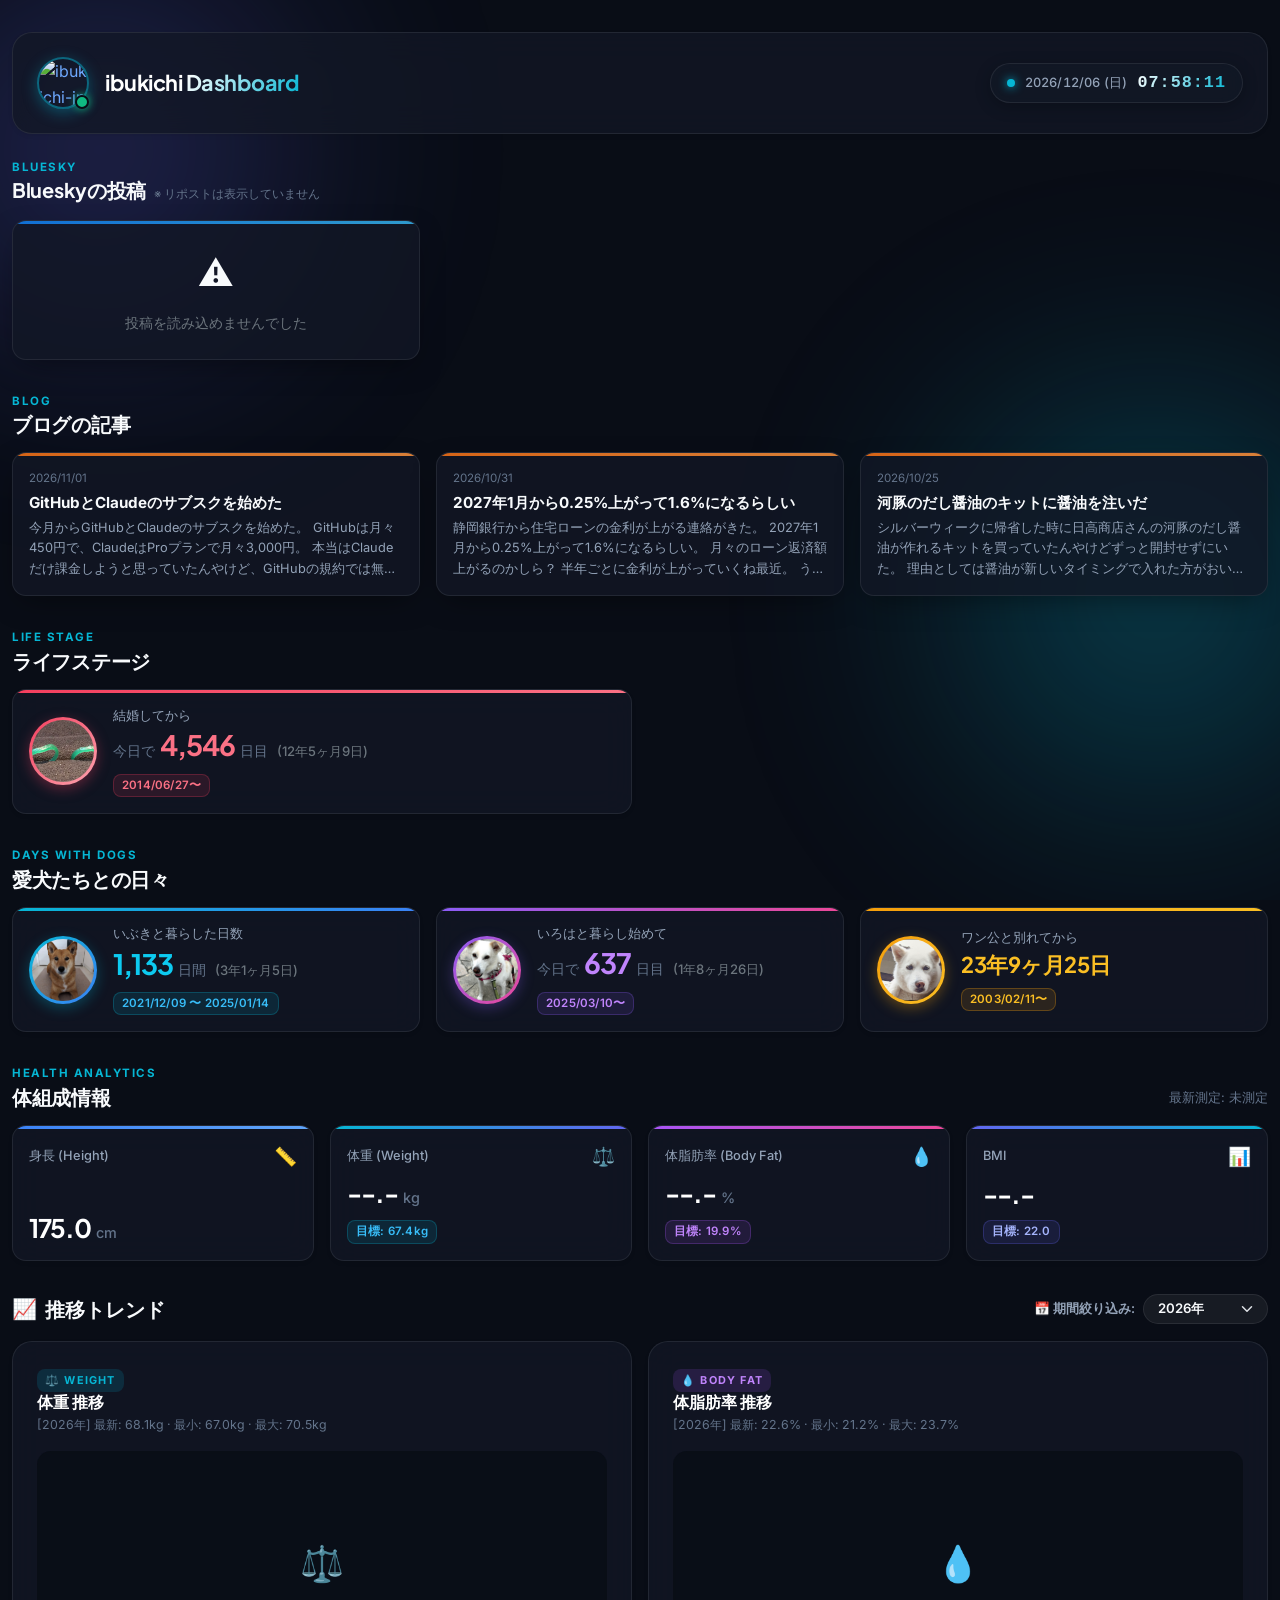
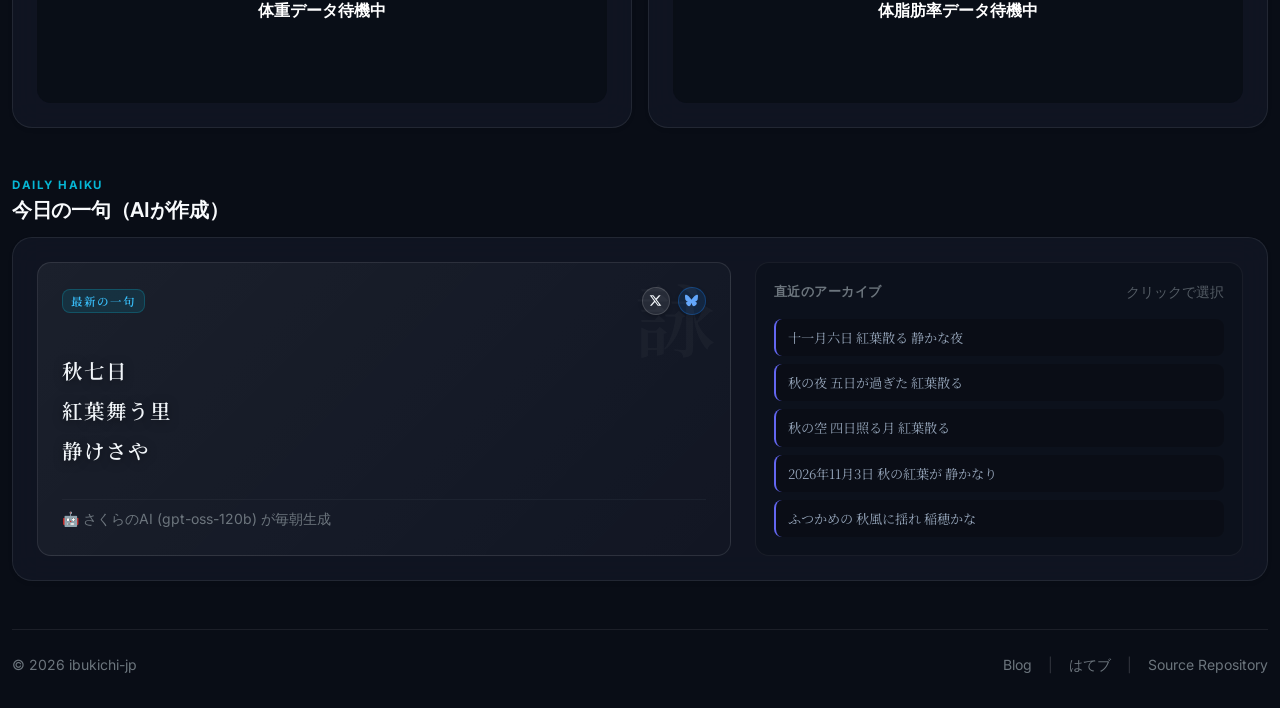
==== commit 1213dc7c: "feat(dashboard): Bluesky・ブログの直近投稿セクションを追加し、ヘッダーのSNSリンクを削除 - Blueskyの投稿セクションを先頭に追加   - 公開API（認証不要）から自" ====
--- a/index.html
+++ b/index.html
@@ -66,7 +66,7 @@
   <!-- Bootstrap 5.3.3 CSS -->
   <link href="https://cdn.jsdelivr.net/npm/bootstrap@5.3.3/dist/css/bootstrap.min.css" rel="stylesheet">
   <!-- カスタムスタイル (キャッシュバスター付き) -->
-  <link rel="stylesheet" href="style.css?v=20261103">
+  <link rel="stylesheet" href="style.css?v=20261107">
   <!-- Chart.js -->
   <script src="https://cdn.jsdelivr.net/npm/chart.js@4.4.1/dist/chart.umd.min.js"></script>
 </head>
@@ -96,50 +96,6 @@
           </div>
 
           <div class="d-flex flex-wrap align-items-center gap-2 gap-md-3">
-            <!-- SNS・リンク集（ヘッダー内統合） -->
-            <div class="social-dock header-dock">
-              <!-- 1. Blog (Blogger) -->
-              <a href="https://blog.ibukichi.jp/" target="_blank" rel="noopener noreferrer" class="social-dock-item blogger" title="Blog (blog.ibukichi.jp)" aria-label="Blog (blog.ibukichi.jp)">
-                <div class="social-dock-circle">
-                  <span class="blogger-dock-text" aria-hidden="true">B</span>
-                </div>
-              </a>
-
-              <!-- 2. はてブ -->
-              <a href="https://b.hatena.ne.jp/ibukichi_jp/bookmark" target="_blank" rel="noopener noreferrer" class="social-dock-item hatena" title="はてなブックマーク" aria-label="はてなブックマーク">
-                <div class="social-dock-circle">
-                  <span class="hatena-dock-text" aria-hidden="true">B!</span>
-                </div>
-              </a>
-
-              <!-- 3. Twitter / X -->
-              <a href="https://x.com/ibukichi_x" target="_blank" rel="noopener noreferrer" class="social-dock-item twitter" title="Twitter / X (@ibukichi_x)" aria-label="Twitter / X (@ibukichi_x)">
-                <div class="social-dock-circle">
-                  <svg width="18" height="18" viewBox="0 0 24 24" fill="currentColor" class="social-dock-svg" aria-hidden="true">
-                    <path d="M18.244 2.25h3.308l-7.227 8.26 8.502 11.24H16.17l-5.214-6.817L4.99 21.75H1.68l7.73-8.835L1.254 2.25H8.08l4.713 6.231zm-1.161 17.52h1.833L7.084 4.126H5.117z"/>
-                  </svg>
-                </div>
-              </a>
-
-              <!-- 4. Bluesky -->
-              <a href="https://bsky.app/profile/bsky.ibukichi.jp" target="_blank" rel="noopener noreferrer" class="social-dock-item bluesky" title="Bluesky (bsky.ibukichi.jp)" aria-label="Bluesky (bsky.ibukichi.jp)">
-                <div class="social-dock-circle">
-                  <svg width="18" height="18" viewBox="0 0 24 24" fill="currentColor" class="social-dock-svg" aria-hidden="true">
-                    <path d="M12 10.8c-1.087-2.114-4.046-6.053-6.798-7.995C2.566.944 1.561 1.266.902 1.565.139 1.908 0 3.08 0 3.768c0 .69.378 5.65.624 6.479.815 2.736 3.713 3.66 6.383 3.364.136-.02.275-.039.415-.056-.138.022-.276.04-.415.056-3.912.58-7.387 2.005-2.83 7.078 5.013 5.19 6.87-1.113 7.823-4.308.953 3.195 2.05 9.271 7.733 4.308 4.267-4.308 1.172-6.498-2.74-7.078a8.741 8.741 0 0 1-.415-.056c.14.017.279.036.415.056 2.67.297 5.568-.628 6.383-3.364.246-.828.624-5.79.624-6.478 0-.69-.139-1.861-.902-2.204-.659-.298-1.664-.62-4.3 1.24C16.046 4.748 13.087 8.687 12 10.8z"/>
-                  </svg>
-                </div>
-              </a>
-
-              <!-- 5. Instagram -->
-              <a href="https://www.instagram.com/insta_iroha/" target="_blank" rel="noopener noreferrer" class="social-dock-item instagram" title="Instagram (@insta_iroha)" aria-label="Instagram (@insta_iroha)">
-                <div class="social-dock-circle">
-                  <svg width="18" height="18" viewBox="0 0 24 24" fill="currentColor" class="social-dock-svg" aria-hidden="true">
-                    <path d="M12 2.163c3.204 0 3.584.012 4.85.07 3.252.148 4.771 1.691 4.919 4.919.058 1.265.069 1.645.069 4.849 0 3.205-.012 3.584-.069 4.849-.149 3.225-1.664 4.771-4.919 4.919-1.266.058-1.644.07-4.85.07-3.204 0-3.584-.012-4.849-.07-3.26-.149-4.771-1.699-4.919-4.92-.058-1.265-.07-1.644-.07-4.849 0-3.204.013-3.583.07-4.849.149-3.227 1.664-4.771 4.919-4.919 1.266-.057 1.645-.069 4.849-.069zm0-2.163c-3.259 0-3.667.014-4.947.072-4.358.2-6.78 2.618-6.98 6.98-.059 1.281-.073 1.689-.073 4.948 0 3.259.014 3.668.072 4.948.2 4.358 2.618 6.78 6.98 6.98 1.281.058 1.689.072 4.948.072 3.259 0 3.668-.014 4.948-.072 4.354-.2 6.782-2.618 6.979-6.98.059-1.28.073-1.689.073-4.948 0-3.259-.014-3.667-.072-4.947-.196-4.354-2.617-6.78-6.979-6.98-1.281-.059-1.69-.073-4.949-.073zm0 5.838c-3.403 0-6.162 2.759-6.162 6.162s2.759 6.163 6.162 6.163 6.162-2.759 6.162-6.163c0-3.403-2.759-6.162-6.162-6.162zm0 10.162c-2.209 0-4-1.79-4-4 0-2.209 1.791-4 4-4s4 1.791 4 4c0 2.21-1.791 4-4 4zm6.406-11.845c-.796 0-1.441.645-1.441 1.44s.645 1.44 1.441 1.44c.795 0 1.439-.645 1.439-1.44s-.644-1.44-1.439-1.44z"/>
-                  </svg>
-                </div>
-              </a>
-            </div>
-
             <!-- デジタル時計 -->
             <div class="digital-clock-badge" id="digitalClock" title="現在時刻">
               <span class="clock-pulse-dot" aria-hidden="true"></span>
@@ -161,6 +117,35 @@
 
         <!-- セクションスライダートラック (中央のカードエリア) -->
         <div class="dashboard-slider-track" id="dashboardSliderTrack">
+
+        <!-- 0. Bluesky の投稿 セクション（先頭） -->
+        <section class="dashboard-slide-item mb-4 pb-2" id="slideBluesky" aria-labelledby="blueskySectionTitle">
+        <div class="mb-3">
+          <div class="section-tag">BLUESKY</div>
+          <div class="d-flex flex-wrap align-items-baseline column-gap-2">
+            <h2 id="blueskySectionTitle" class="section-title h5 mb-0">Blueskyの投稿</h2>
+            <p class="section-note mb-0">※ リポストは表示していません</p>
+          </div>
+        </div>
+
+        <div class="row row-cols-1 row-cols-md-2 row-cols-xl-3 g-3" id="blueskyFeedList" aria-live="polite">
+          <div class="col"><div class="bsky-post-card bsky-skeleton"></div></div>
+        </div>
+        </section>
+
+        <!-- 0-2. ブログの記事 セクション -->
+        <section class="dashboard-slide-item mb-4 pb-2" id="slideBlog" aria-labelledby="blogSectionTitle">
+        <div class="mb-3">
+          <div class="section-tag">BLOG</div>
+          <h2 id="blogSectionTitle" class="section-title h5 mb-0">ブログの記事</h2>
+        </div>
+
+        <div class="row row-cols-1 row-cols-md-2 row-cols-xl-3 g-3" id="blogPostList" aria-live="polite">
+          <div class="col">
+            <div class="blog-post-card"><div class="blog-skeleton"></div></div>
+          </div>
+        </div>
+        </section>
 
         <!-- 1. ライフステージ セクション -->
         <section class="dashboard-slide-item mb-4 pb-2" id="slideLifestage" aria-labelledby="lifestageSectionTitle">
@@ -510,6 +495,7 @@
           </div>
         </div>
         </section>
+
         </div><!-- /.dashboard-slider-track -->
 
         <!-- 右矢印 (カードの右横に独立配置) -->
@@ -520,10 +506,12 @@
 
       <!-- モバイル専用 スライド位置ドットインジケーター -->
       <div class="slider-dots-container d-md-none" id="sliderDotsContainer">
-        <span class="slider-dot active" data-index="0" title="ライフステージ"></span>
-        <span class="slider-dot" data-index="1" title="愛犬たちとの日々"></span>
-        <span class="slider-dot" data-index="2" title="体組成情報"></span>
-        <span class="slider-dot" data-index="3" title="今日の一句"></span>
+        <span class="slider-dot active" data-index="0" title="Blueskyの投稿"></span>
+        <span class="slider-dot" data-index="1" title="ブログの記事"></span>
+        <span class="slider-dot" data-index="2" title="ライフステージ"></span>
+        <span class="slider-dot" data-index="3" title="愛犬たちとの日々"></span>
+        <span class="slider-dot" data-index="4" title="体組成情報"></span>
+        <span class="slider-dot" data-index="5" title="今日の一句"></span>
       </div>
     </main>
 
@@ -555,6 +543,6 @@
   <!-- Bootstrap 5.3.3 JS Bundle -->
   <script src="https://cdn.jsdelivr.net/npm/bootstrap@5.3.3/dist/js/bootstrap.bundle.min.js"></script>
   <!-- アプリケーションロジック -->
-  <script src="app.js?v=20261103"></script>
+  <script src="app.js?v=20261107"></script>
 </body>
 </html>
--- a/style.css
+++ b/style.css
@@ -232,6 +232,12 @@
 
 .measurement-time {
   font-size: 0.8rem;
+  color: var(--text-dim);
+}
+
+/* セクション見出し横の小さな注記 */
+.section-note {
+  font-size: 0.72rem;
   color: var(--text-dim);
 }
 
@@ -874,185 +880,380 @@
 }
 
 /* ==========================================================================
-   Social Dock (Slim Float Navigation - Non-Dashboard Minimal Style)
+   Bluesky の投稿
    ========================================================================== */
-.social-dock {
-  display: inline-flex;
+
+
+.bsky-post-card {
+  position: relative;
+  height: 100%;
+  display: flex;
+  flex-direction: column;
+  gap: 10px;
+  padding: 16px;
+  background: var(--bg-card);
+  border: 1px solid var(--border-subtle);
+  border-radius: var(--radius-md);
+  box-shadow: var(--shadow-card);
+  overflow: hidden;
+  transition: var(--transition-normal);
+}
+
+.bsky-post-card::before {
+  content: '';
+  position: absolute;
+  inset: 0 0 auto 0;
+  height: 3px;
+  background: linear-gradient(90deg, #1185fe, #38bdf8);
+  opacity: 0.8;
+}
+
+.bsky-post-card:hover {
+  background: var(--bg-card-hover);
+  border-color: rgba(18, 133, 254, 0.3);
+}
+
+.bsky-skeleton {
+  min-height: 140px;
+  animation: pulse 1.5s infinite;
+}
+
+.bsky-empty-state {
   align-items: center;
   justify-content: center;
-  gap: 12px;
-  padding: 6px 16px;
-  background: rgba(18, 24, 38, 0.65);
-  backdrop-filter: blur(12px);
-  -webkit-backdrop-filter: blur(12px);
-  border: 1px solid rgba(255, 255, 255, 0.08);
-  border-radius: 9999px;
-  box-shadow: 0 4px 20px rgba(0, 0, 0, 0.25);
-  transition: var(--transition-normal);
-}
-
-.social-dock:hover {
-  border-color: rgba(255, 255, 255, 0.16);
-  box-shadow: 0 6px 24px rgba(0, 0, 0, 0.35);
-}
-
-/* ヘッダー内埋め込み専用ドック */
-.social-dock.header-dock {
-  background: rgba(255, 255, 255, 0.04);
-  border: 1px solid rgba(255, 255, 255, 0.08);
-  padding: 4px 10px;
-  border-radius: var(--radius-full);
-  box-shadow: 0 2px 10px rgba(0, 0, 0, 0.2);
-  gap: 8px;
-}
-
-.social-dock.header-dock:hover {
-  background: rgba(255, 255, 255, 0.06);
-  border-color: rgba(255, 255, 255, 0.16);
-}
-
-.social-dock.header-dock .social-dock-circle {
-  width: 34px !important;
-  height: 34px !important;
-  min-width: 34px !important;
-  min-height: 34px !important;
-  max-width: 34px !important;
-  max-height: 34px !important;
-}
-
-.social-dock.header-dock .social-dock-svg {
-  width: 17px !important;
-  height: 17px !important;
-  min-width: 17px !important;
-  min-height: 17px !important;
-  max-width: 17px !important;
-  max-height: 17px !important;
-}
-
-.social-dock.header-dock .blogger-dock-text {
-  font-size: 1.05rem;
-}
-
-.social-dock.header-dock .hatena-dock-text {
-  font-size: 0.9rem;
-}
-
-.social-dock-item {
-  display: inline-flex;
+  text-align: center;
+  min-height: 140px;
+}
+
+
+.bsky-post-header {
+  display: flex;
+  align-items: center;
+  gap: 10px;
+}
+
+.bsky-avatar {
+  width: 36px;
+  height: 36px;
+  border-radius: 50%;
+  flex-shrink: 0;
+  object-fit: cover;
+  border: 1px solid rgba(255, 255, 255, 0.12);
+}
+
+.bsky-avatar-fallback {
+  display: flex;
   align-items: center;
   justify-content: center;
+  background: rgba(18, 133, 254, 0.15);
+  font-size: 18px;
+}
+
+.bsky-author {
+  flex: 1;
+  min-width: 0;
+  line-height: 1.25;
+}
+
+.bsky-display-name {
+  font-weight: 700;
+  font-size: 0.875rem;
+  color: var(--text-main);
+  overflow: hidden;
+  text-overflow: ellipsis;
+  white-space: nowrap;
+}
+
+.bsky-handle {
+  display: block;
+  font-size: 0.72rem;
+  color: var(--text-muted);
   text-decoration: none;
+  overflow: hidden;
+  text-overflow: ellipsis;
+  white-space: nowrap;
+}
+
+.bsky-post-time {
   flex-shrink: 0;
-  transition: transform 0.2s cubic-bezier(0.34, 1.56, 0.64, 1);
-}
-
-.social-dock-circle {
-  width: 38px;
-  height: 38px;
-  min-width: 38px;
-  min-height: 38px;
-  max-width: 38px;
-  max-height: 38px;
+  font-size: 0.72rem;
+  color: var(--text-dim);
+}
+
+.bsky-handle:hover {
+  color: #60a5fa;
+  text-decoration: underline;
+}
+
+.bsky-post-text {
+  margin: 0;
+  font-size: 0.9rem;
+  line-height: 1.7;
+  color: #e2e8f0;
+  white-space: pre-wrap;
+  overflow-wrap: anywhere;
+}
+
+.bsky-inline-link {
+  color: #60a5fa;
+  text-decoration: none;
+}
+
+.bsky-inline-link:hover {
+  text-decoration: underline;
+}
+
+.bsky-embed-stack {
+  display: flex;
+  flex-direction: column;
+  gap: 8px;
+}
+
+.bsky-embed-images {
+  display: grid;
+  gap: 4px;
+  border-radius: var(--radius-sm);
+  overflow: hidden;
+}
+
+.bsky-embed-images.count-2,
+.bsky-embed-images.count-3,
+.bsky-embed-images.count-4 {
+  grid-template-columns: 1fr 1fr;
+}
+
+.bsky-embed-images.count-3 .bsky-image-link:first-child {
+  grid-row: span 2;
+}
+
+.bsky-image-link,
+.bsky-video-thumb {
+  display: block;
+  position: relative;
+  background: rgba(0, 0, 0, 0.3);
+}
+
+.bsky-image {
+  display: block;
+  width: 100%;
+  height: 100%;
+  max-height: 280px;
+  object-fit: cover;
+}
+
+.bsky-embed-images:not(.count-1) .bsky-image {
+  aspect-ratio: 1 / 1;
+}
+
+/* 3枚のとき左の1枚は縦2マス分を埋める */
+.bsky-embed-images.count-3 .bsky-image-link:first-child .bsky-image {
+  aspect-ratio: auto;
+  max-height: none;
+}
+
+.bsky-video-thumb {
+  border-radius: var(--radius-sm);
+  overflow: hidden;
+}
+
+.bsky-video-play {
+  position: absolute;
+  top: 50%;
+  left: 50%;
+  transform: translate(-50%, -50%);
+  width: 44px;
+  height: 44px;
   border-radius: 50%;
   display: flex;
   align-items: center;
   justify-content: center;
+  background: rgba(0, 0, 0, 0.6);
+  color: #fff;
+  font-size: 16px;
+}
+
+.bsky-external-card,
+.bsky-quote-card {
+  display: flex;
+  flex-direction: column;
+  border: 1px solid rgba(255, 255, 255, 0.1);
+  border-radius: var(--radius-sm);
+  background: rgba(0, 0, 0, 0.2);
+  overflow: hidden;
+  text-decoration: none;
+  color: inherit;
+  transition: var(--transition-normal);
+}
+
+.bsky-external-card:hover,
+.bsky-quote-card:hover {
+  border-color: rgba(96, 165, 250, 0.4);
+  background: rgba(255, 255, 255, 0.04);
+}
+
+.bsky-external-thumb {
+  width: 100%;
+  max-height: 160px;
+  object-fit: cover;
+}
+
+.bsky-external-body,
+.bsky-quote-card {
+  padding: 8px 12px;
+}
+
+.bsky-external-domain {
+  font-size: 0.68rem;
+  color: var(--text-dim);
+}
+
+.bsky-external-title {
+  font-size: 0.82rem;
+  font-weight: 600;
+  color: var(--text-main);
+  display: -webkit-box;
+  -webkit-line-clamp: 2;
+  -webkit-box-orient: vertical;
+  overflow: hidden;
+}
+
+.bsky-external-desc,
+.bsky-quote-text {
+  font-size: 0.75rem;
+  color: var(--text-muted);
+  display: -webkit-box;
+  -webkit-line-clamp: 3;
+  -webkit-box-orient: vertical;
+  overflow: hidden;
+}
+
+.bsky-quote-head {
+  display: flex;
+  gap: 6px;
+  align-items: baseline;
+  font-size: 0.75rem;
+  margin-bottom: 2px;
+}
+
+.bsky-quote-name {
+  font-weight: 700;
+  color: var(--text-main);
+}
+
+.bsky-quote-handle {
+  color: var(--text-dim);
+}
+
+
+
+
+/* ==========================================================================
+   ブログの最新記事
+   ========================================================================== */
+.blog-post-card {
+  position: relative;
+  height: 100%;
+  display: flex;
+  gap: 14px;
+  align-items: flex-start;
+  padding: 16px;
+  background: var(--bg-card);
+  border: 1px solid var(--border-subtle);
+  border-radius: var(--radius-md);
+  box-shadow: var(--shadow-card);
+  overflow: hidden;
+  transition: var(--transition-normal);
+}
+
+.blog-post-card::before {
+  content: '';
+  position: absolute;
+  inset: 0 0 auto 0;
+  height: 3px;
+  background: linear-gradient(90deg, #f97316, #fb923c);
+  opacity: 0.85;
+}
+
+.blog-post-card:hover {
+  background: var(--bg-card-hover);
+  border-color: rgba(249, 115, 22, 0.3);
+}
+
+.blog-skeleton {
+  width: 100%;
+  min-height: 90px;
+  border-radius: var(--radius-sm);
+  background: rgba(255, 255, 255, 0.04);
+  animation: pulse 1.5s infinite;
+}
+
+.blog-thumb-link {
   flex-shrink: 0;
+  width: 140px;
+  aspect-ratio: 16 / 9;
+  border-radius: var(--radius-sm);
   overflow: hidden;
-  transition: all 0.25s ease;
-  position: relative;
-  border: 1.5px solid transparent;
-}
-
-.social-dock-item:hover {
-  transform: translateY(-3px) scale(1.12);
-}
-
-/* 1. Blogger */
-.social-dock-item.blogger .social-dock-circle {
-  background: linear-gradient(135deg, #ff7043, #ea580c);
-  color: #ffffff;
-  box-shadow: 0 3px 10px rgba(234, 88, 12, 0.35);
-  border-color: rgba(234, 88, 12, 0.4);
-}
-.social-dock-item.blogger:hover .social-dock-circle {
-  box-shadow: 0 6px 18px rgba(234, 88, 12, 0.65);
-  border-color: #ff8a65;
-}
-
-.blogger-dock-text {
-  font-family: -apple-system, BlinkMacSystemFont, "Segoe UI", Roboto, sans-serif;
-  font-size: 1.15rem;
-  font-weight: 900;
-  line-height: 1;
-  letter-spacing: -0.5px;
-}
-
-/* 2. はてブ */
-.social-dock-item.hatena .social-dock-circle {
-  background: #00a4de;
-  color: #ffffff;
-  box-shadow: 0 3px 10px rgba(0, 164, 222, 0.35);
-  border-color: rgba(0, 164, 222, 0.4);
-}
-.social-dock-item.hatena:hover .social-dock-circle {
-  box-shadow: 0 6px 18px rgba(0, 164, 222, 0.65);
-  border-color: #38bdf8;
-}
-
-.hatena-dock-text {
-  font-family: -apple-system, BlinkMacSystemFont, "Segoe UI", Roboto, sans-serif;
+  background: rgba(0, 0, 0, 0.3);
+  border: 1px solid rgba(255, 255, 255, 0.08);
+}
+
+.blog-thumb {
+  display: block;
+  width: 100%;
+  height: 100%;
+  object-fit: cover;
+  transition: transform 0.3s ease;
+}
+
+.blog-post-card:hover .blog-thumb {
+  transform: scale(1.04);
+}
+
+.blog-post-body {
+  flex: 1;
+  min-width: 0;
+  display: flex;
+  flex-direction: column;
+  gap: 4px;
+}
+
+.blog-post-date {
+  font-size: 0.72rem;
+  color: var(--text-dim);
+}
+
+.blog-post-title {
+  margin: 0;
   font-size: 0.95rem;
-  font-weight: 900;
-  line-height: 1;
-  letter-spacing: -0.5px;
-}
-
-/* 3. Twitter / X */
-.social-dock-item.twitter .social-dock-circle {
-  background: #0a0e17;
-  color: #ffffff;
-  box-shadow: 0 3px 10px rgba(0, 0, 0, 0.5);
-  border-color: rgba(255, 255, 255, 0.2);
-}
-.social-dock-item.twitter:hover .social-dock-circle {
-  box-shadow: 0 6px 18px rgba(255, 255, 255, 0.35);
-  border-color: #ffffff;
-}
-
-/* 4. Bluesky */
-.social-dock-item.bluesky .social-dock-circle {
-  background: linear-gradient(135deg, #208bfe, #1185fe);
-  color: #ffffff;
-  box-shadow: 0 3px 10px rgba(17, 133, 254, 0.35);
-  border-color: rgba(17, 133, 254, 0.4);
-}
-.social-dock-item.bluesky:hover .social-dock-circle {
-  box-shadow: 0 6px 18px rgba(17, 133, 254, 0.65);
-  border-color: #60a5fa;
-}
-
-/* 5. Instagram */
-.social-dock-item.instagram .social-dock-circle {
-  background: radial-gradient(circle at 30% 107%, #fdf497 0%, #fdf497 5%, #fd5949 45%, #d6249f 60%, #285AEB 90%);
-  color: #ffffff;
-  box-shadow: 0 3px 10px rgba(220, 39, 67, 0.35);
-  border-color: rgba(220, 39, 67, 0.4);
-}
-.social-dock-item.instagram:hover .social-dock-circle {
-  box-shadow: 0 6px 18px rgba(220, 39, 67, 0.65);
-  border-color: #f472b6;
-}
-
-.social-dock-svg {
-  width: 20px !important;
-  height: 20px !important;
-  min-width: 20px !important;
-  min-height: 20px !important;
-  max-width: 20px !important;
-  max-height: 20px !important;
-  flex-shrink: 0;
-  display: block;
+  font-weight: 700;
+  line-height: 1.45;
+}
+
+.blog-title-link {
+  color: var(--text-main);
+  text-decoration: none;
+}
+
+.blog-title-link:hover {
+  color: #fb923c;
+  text-decoration: underline;
+}
+
+.blog-post-excerpt {
+  margin: 0;
+  font-size: 0.8rem;
+  line-height: 1.6;
+  color: var(--text-muted);
+  display: -webkit-box;
+  -webkit-line-clamp: 3;
+  -webkit-box-orient: vertical;
+  overflow: hidden;
+}
+
+@media (max-width: 575.98px) {
+  .blog-thumb-link {
+    width: 96px;
+  }
 }
 
 /* ==========================================================================
@@ -1095,68 +1296,6 @@
 
   .clock-time {
     font-size: 0.95rem;
-  }
-
-  .social-dock {
-    gap: 10px;
-    padding: 5px 12px;
-  }
-
-  .social-dock.header-dock {
-    padding: 3px 8px;
-    gap: 6px;
-  }
-
-  .social-dock.header-dock .social-dock-circle {
-    width: 30px !important;
-    height: 30px !important;
-    min-width: 30px !important;
-    min-height: 30px !important;
-    max-width: 30px !important;
-    max-height: 30px !important;
-  }
-
-  .social-dock.header-dock .social-dock-svg {
-    width: 15px !important;
-    height: 15px !important;
-    min-width: 15px !important;
-    min-height: 15px !important;
-    max-width: 15px !important;
-    max-height: 15px !important;
-  }
-
-  .social-dock.header-dock .blogger-dock-text {
-    font-size: 0.95rem;
-  }
-
-  .social-dock.header-dock .hatena-dock-text {
-    font-size: 0.8rem;
-  }
-
-  .social-dock-circle {
-    width: 34px !important;
-    height: 34px !important;
-    min-width: 34px !important;
-    min-height: 34px !important;
-    max-width: 34px !important;
-    max-height: 34px !important;
-  }
-
-  .social-dock-svg {
-    width: 17px !important;
-    height: 17px !important;
-    min-width: 17px !important;
-    min-height: 17px !important;
-    max-width: 17px !important;
-    max-height: 17px !important;
-  }
-
-  .blogger-dock-text {
-    font-size: 1rem;
-  }
-
-  .hatena-dock-text {
-    font-size: 0.85rem;
   }
 
   .countdown-card .card-body {
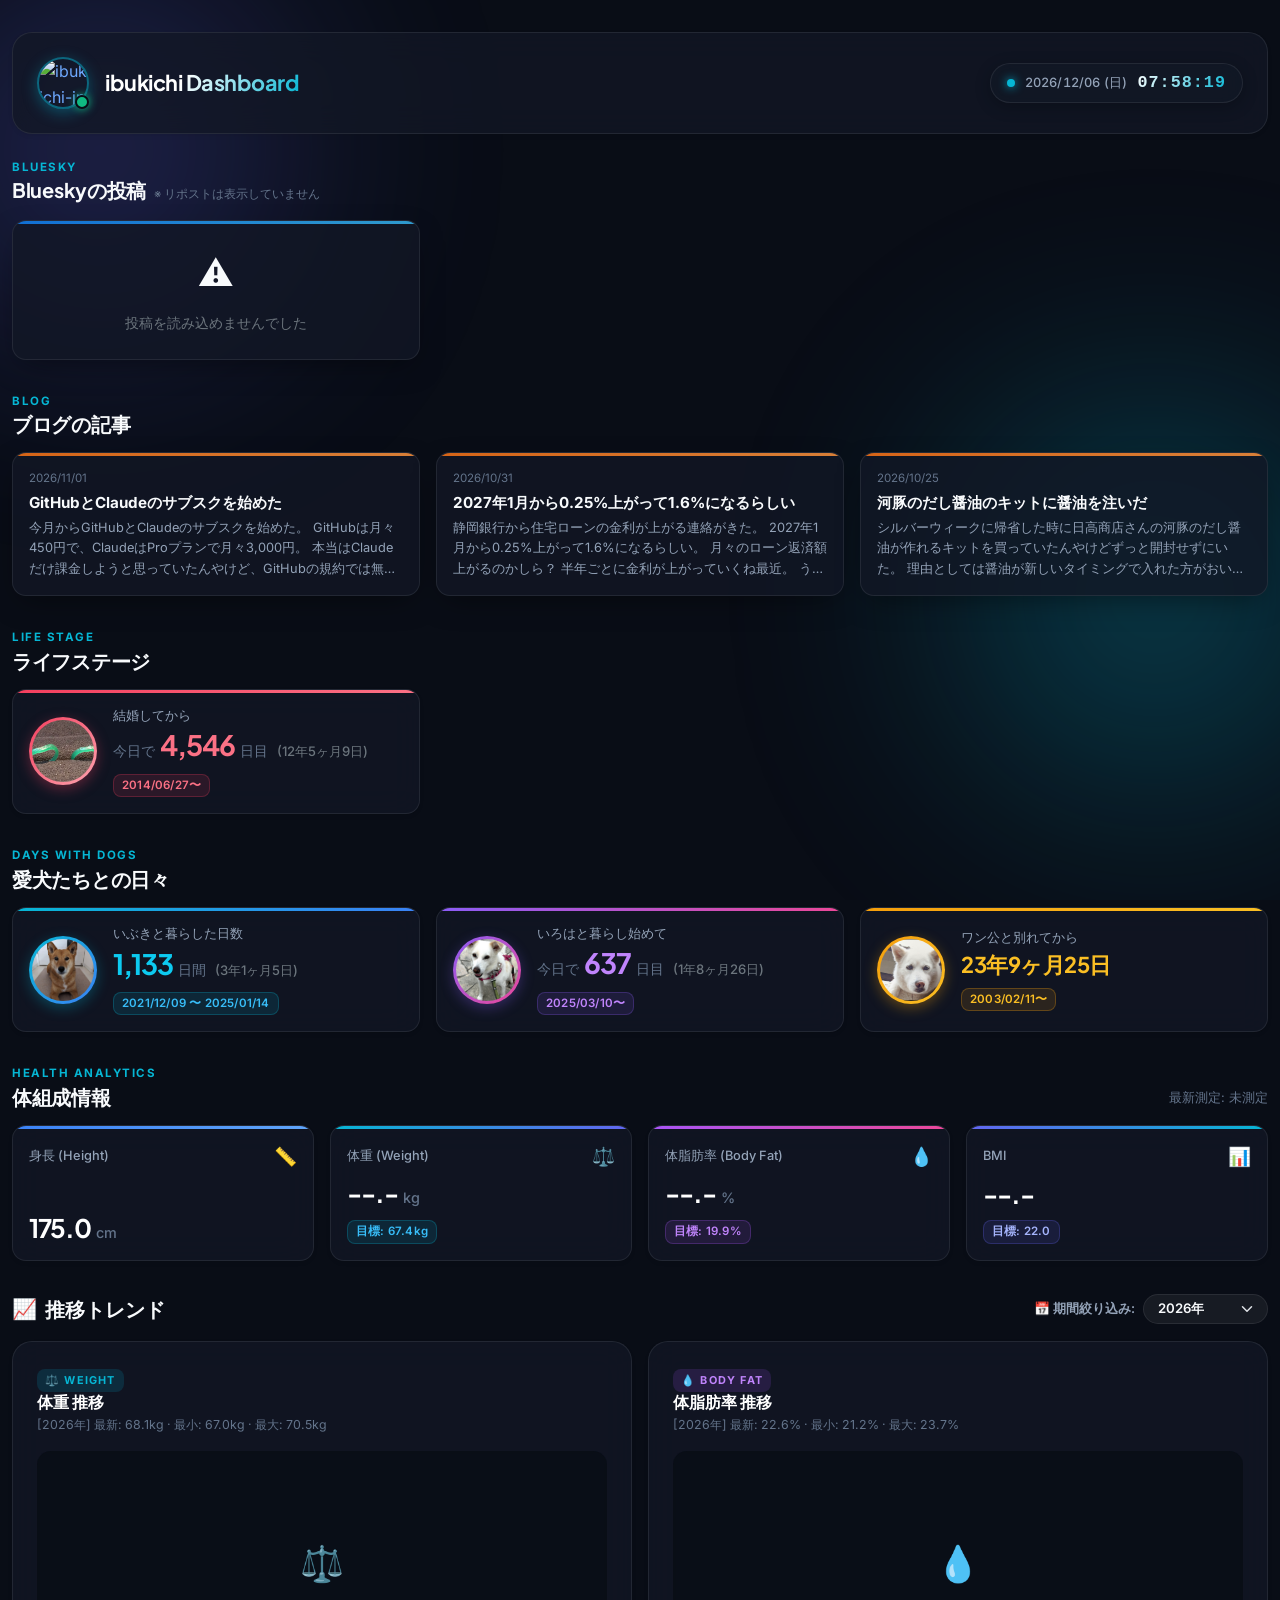
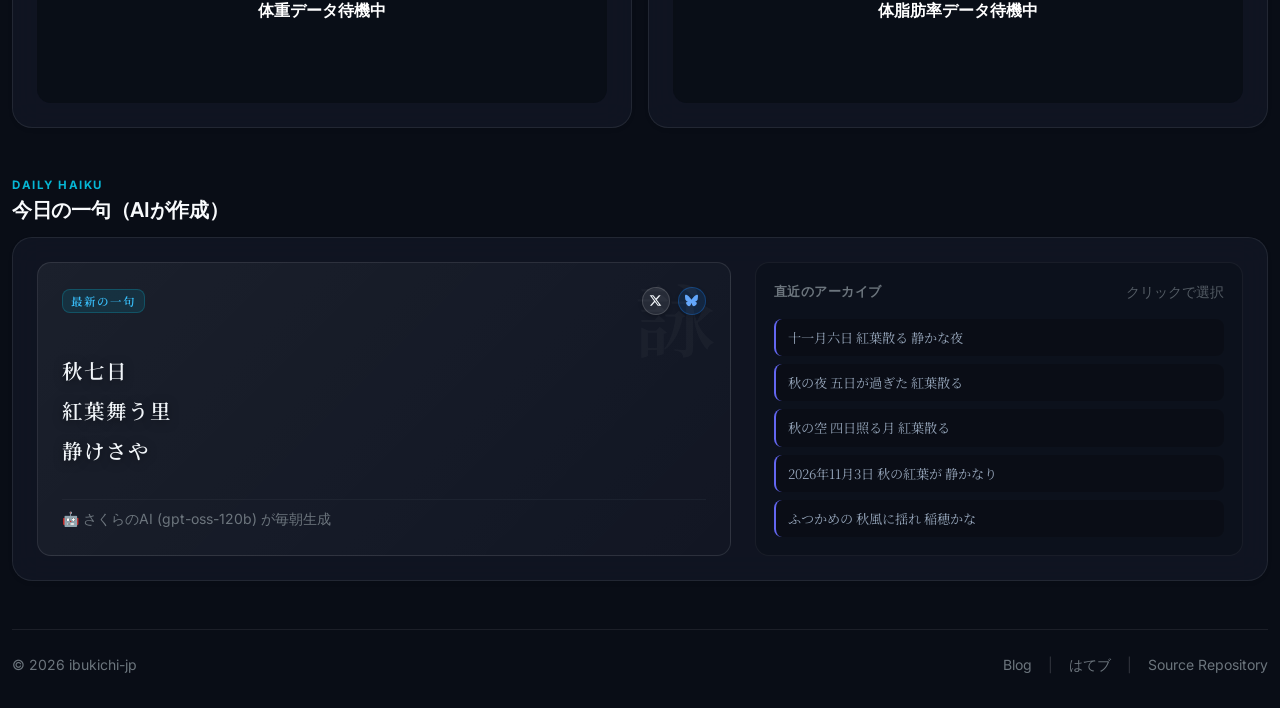
==== commit 16eb0a2a: "style(dashboard): ライフステージのカード幅を愛犬カードに揃えて PC での間延びを解消 広い画面（xl 以上）では3列幅にし、「愛犬たちとの日々」のカードと同じ幅で表示する。  Co" ====
--- a/index.html
+++ b/index.html
@@ -154,7 +154,7 @@
           <h2 id="lifestageSectionTitle" class="section-title h5 mb-0">ライフステージ</h2>
         </div>
 
-        <div class="row row-cols-1 row-cols-md-2 g-3">
+        <div class="row row-cols-1 row-cols-md-2 row-cols-xl-3 g-3">
           <!-- 1. 結婚してから -->
           <div class="col">
             <div class="card h-100 border-0 countdown-card card-marriage shadow-sm">
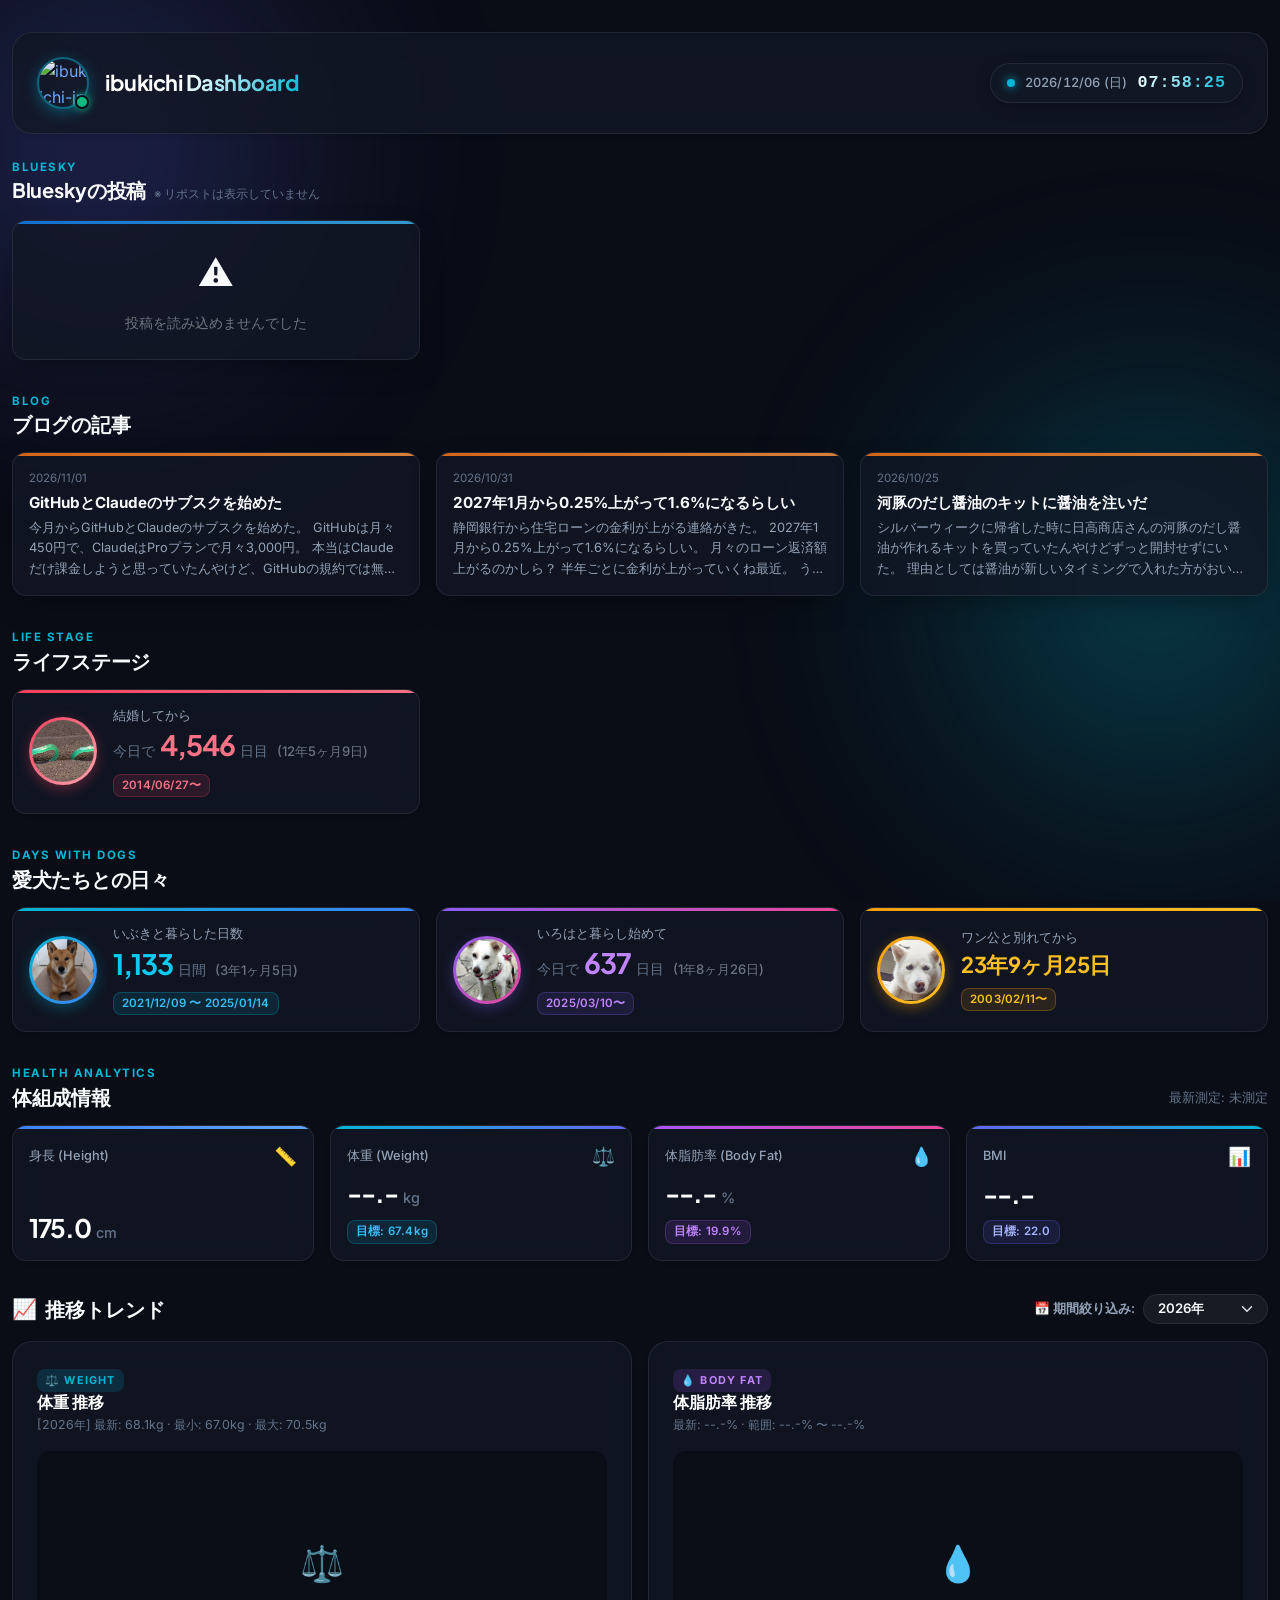
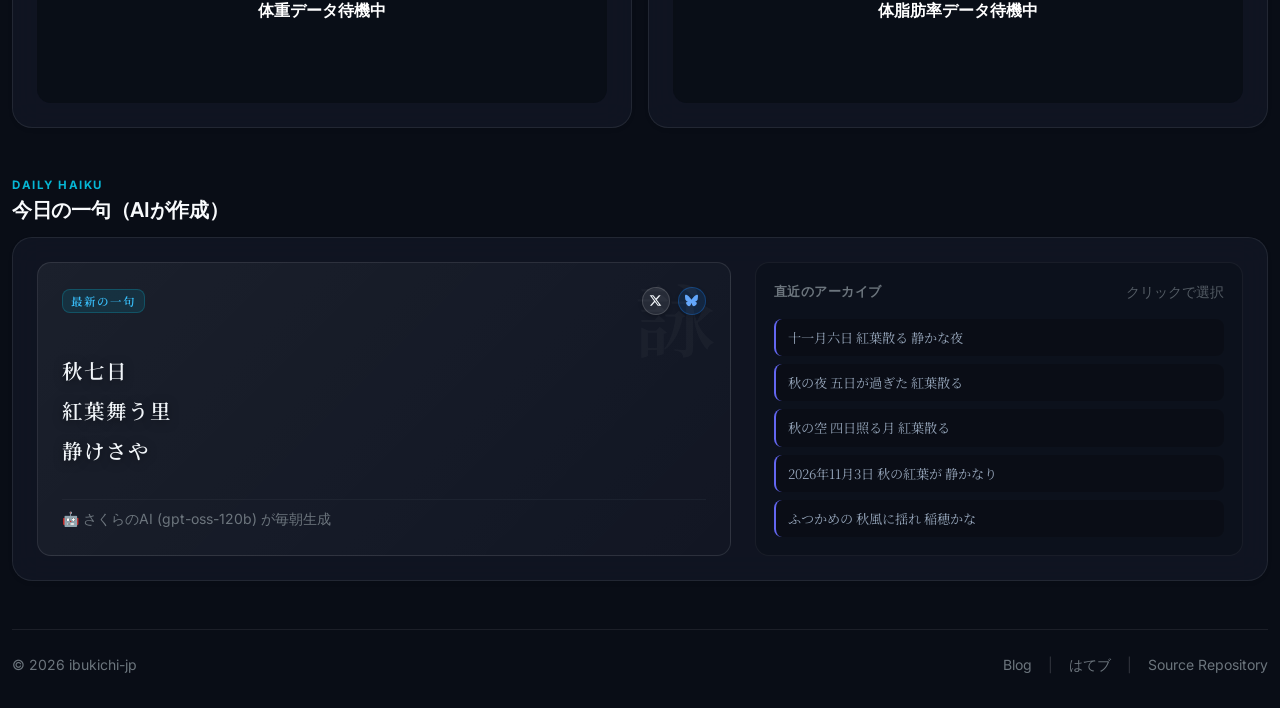
==== commit f13ff0e0: "refactor(dashboard): app.js を機能別に分割し、設定の一元化とキャッシュ対策の自動化を行う 見た目・動作は変更なし（固定時刻・固定データでのスクリーンショット比較と動作確認済" ====
--- a/index.html
+++ b/index.html
@@ -65,8 +65,8 @@
   <link href="https://fonts.googleapis.com/css2?family=Inter:wght@300;400;500;600;700&family=Noto+Serif+JP:wght@400;600&family=Plus+Jakarta+Sans:wght@500;700;800&display=swap" rel="stylesheet">
   <!-- Bootstrap 5.3.3 CSS -->
   <link href="https://cdn.jsdelivr.net/npm/bootstrap@5.3.3/dist/css/bootstrap.min.css" rel="stylesheet">
-  <!-- カスタムスタイル (キャッシュバスター付き) -->
-  <link rel="stylesheet" href="style.css?v=20261107">
+  <!-- カスタムスタイル（?v= は CI がファイル内容のハッシュで自動更新） -->
+  <link rel="stylesheet" href="style.css?v=0d22ed4131">
   <!-- Chart.js -->
   <script src="https://cdn.jsdelivr.net/npm/chart.js@4.4.1/dist/chart.umd.min.js"></script>
 </head>
@@ -154,37 +154,8 @@
           <h2 id="lifestageSectionTitle" class="section-title h5 mb-0">ライフステージ</h2>
         </div>
 
-        <div class="row row-cols-1 row-cols-md-2 row-cols-xl-3 g-3">
-          <!-- 1. 結婚してから -->
-          <div class="col">
-            <div class="card h-100 border-0 countdown-card card-marriage shadow-sm">
-              <div class="card-body p-3 d-flex align-items-center gap-3">
-                <div class="dog-photo-container flex-shrink-0" title="結婚写真">
-                  <div class="dog-photo-ring ring-marriage">
-                    <img src="assets/images/marriage.jpg" alt="結婚" class="dog-photo-img" loading="lazy">
-                    <div class="dog-photo-fallback">
-                      <span class="fallback-emoji">💍</span>
-                    </div>
-                  </div>
-                </div>
-                <div class="d-flex flex-column justify-content-between flex-grow-1 min-w-0">
-                  <div class="d-flex align-items-center mb-1">
-                    <span class="countdown-label">結婚してから</span>
-                  </div>
-                  <div class="countdown-value-row" id="cdMarriageRow">
-                    <span class="countdown-prefix">今日で</span>
-                    <span class="countdown-value text-rose" id="cdMarriageDays">--</span>
-                    <span class="countdown-unit">日目</span>
-                    <span class="countdown-ymd text-secondary small fw-medium ms-1" id="cdMarriageYmd">(--)</span>
-                  </div>
-                  <div class="countdown-sub mt-2" id="cdMarriageDate">
-                    <span class="countdown-badge rose">2014/06/27〜</span>
-                  </div>
-                </div>
-              </div>
-            </div>
-          </div>
-        </div>
+        <!-- 記念日カード（js/anniversaries.js の ANNIVERSARIES から生成） -->
+        <div class="row row-cols-1 row-cols-md-2 row-cols-xl-3 g-3" id="lifestageCards"></div>
       </section>
 
         <!-- 2. 愛犬たちとの日々 セクション -->
@@ -194,94 +165,8 @@
           <h2 id="dogsSectionTitle" class="section-title h5 mb-0">愛犬たちとの日々</h2>
         </div>
 
-        <!-- 愛犬メモリアル & カウントアップ 3連カード -->
-        <div class="row row-cols-1 row-cols-md-2 row-cols-xl-3 g-3">
-          <!-- 1. いぶきと暮らした日数 (メモリアル) -->
-          <div class="col">
-            <div class="card h-100 border-0 countdown-card card-ibuki shadow-sm">
-              <div class="card-body p-3 d-flex align-items-center gap-3">
-                <div class="dog-photo-container flex-shrink-0" title="いぶき">
-                  <div class="dog-photo-ring ring-ibuki">
-                    <img src="assets/images/ibuki.jpg" alt="いぶき" class="dog-photo-img" loading="lazy">
-                    <div class="dog-photo-fallback">
-                      <span class="fallback-emoji">🐶</span>
-                    </div>
-                  </div>
-                </div>
-                <div class="d-flex flex-column justify-content-between flex-grow-1 min-w-0">
-                  <div class="d-flex align-items-center mb-1">
-                    <span class="countdown-label">いぶきと暮らした日数</span>
-                  </div>
-                  <div class="countdown-value-row" id="cdIbukiRow">
-                    <span class="countdown-value text-info" id="cdIbukiDays">1,133</span>
-                    <span class="countdown-unit">日間</span>
-                    <span class="countdown-ymd text-secondary small fw-medium ms-1" id="cdIbukiYmd">(3年1ヶ月5日)</span>
-                  </div>
-                  <div class="countdown-sub mt-2" id="cdIbukiDate">
-                    <span class="countdown-badge cyan">2021/12/09 〜 2025/01/14</span>
-                  </div>
-                </div>
-              </div>
-            </div>
-          </div>
-
-          <!-- 2. いろはと暮らし始めて (カウントアップ) -->
-          <div class="col">
-            <div class="card h-100 border-0 countdown-card card-iroha shadow-sm">
-              <div class="card-body p-3 d-flex align-items-center gap-3">
-                <div class="dog-photo-container flex-shrink-0" title="いろは">
-                  <div class="dog-photo-ring ring-iroha">
-                    <img src="assets/images/iroha.jpg" alt="いろは" class="dog-photo-img" loading="lazy">
-                    <div class="dog-photo-fallback">
-                      <span class="fallback-emoji">🐾</span>
-                    </div>
-                  </div>
-                </div>
-                <div class="d-flex flex-column justify-content-between flex-grow-1 min-w-0">
-                  <div class="d-flex align-items-center mb-1">
-                    <span class="countdown-label">いろはと暮らし始めて</span>
-                  </div>
-                  <div class="countdown-value-row" id="cdIrohaRow">
-                    <span class="countdown-prefix">今日で</span>
-                    <span class="countdown-value text-purple" id="cdIrohaDays">--</span>
-                    <span class="countdown-unit">日目</span>
-                    <span class="countdown-ymd text-secondary small fw-medium ms-1" id="cdIrohaYmd">(--)</span>
-                  </div>
-                  <div class="countdown-sub mt-2" id="cdIrohaDate">
-                    <span class="countdown-badge purple">2025/03/10〜</span>
-                  </div>
-                </div>
-              </div>
-            </div>
-          </div>
-
-          <!-- 3. ワン公と別れてから (カウントアップ) -->
-          <div class="col">
-            <div class="card h-100 border-0 countdown-card card-wankou shadow-sm">
-              <div class="card-body p-3 d-flex align-items-center gap-3">
-                <div class="dog-photo-container flex-shrink-0" title="ワン公">
-                  <div class="dog-photo-ring ring-wankou">
-                    <img src="assets/images/wankou.jpg" alt="ワン公" class="dog-photo-img" loading="lazy">
-                    <div class="dog-photo-fallback">
-                      <span class="fallback-emoji">🐕</span>
-                    </div>
-                  </div>
-                </div>
-                <div class="d-flex flex-column justify-content-between flex-grow-1 min-w-0">
-                  <div class="d-flex align-items-center mb-1">
-                    <span class="countdown-label">ワン公と別れてから</span>
-                  </div>
-                  <div class="countdown-value-row" id="cdWankouRow">
-                    <span class="countdown-value countdown-value-ymd text-amber" id="cdWankouYmd">--</span>
-                  </div>
-                  <div class="countdown-sub mt-2" id="cdWankouDate">
-                    <span class="countdown-badge amber">2003/02/11〜</span>
-                  </div>
-                </div>
-              </div>
-            </div>
-          </div>
-        </div>
+        <!-- 愛犬メモリアル & カウントアップ（js/anniversaries.js の ANNIVERSARIES から生成） -->
+        <div class="row row-cols-1 row-cols-md-2 row-cols-xl-3 g-3" id="dogCards"></div>
       </section>
 
         <!-- 3. 体組成情報 セクション -->
@@ -307,14 +192,14 @@
                   <span class="kpi-icon">📏</span>
                 </div>
                 <div class="kpi-value-row">
-                  <span class="kpi-value" id="kpiHeight">175.0</span>
+                  <span class="kpi-value" id="kpiHeight">--.-</span>
                   <span class="kpi-unit">cm</span>
                 </div>
               </div>
             </div>
           </div>
 
-          <!-- 2. 体重カード（目標: 67.4kg） -->
+          <!-- 2. 体重カード（目標は js/health.js の HEALTH_CONFIG） -->
           <div class="col">
             <div class="card h-100 border-0 kpi-card card-weight shadow-sm">
               <div class="card-body p-3 d-flex flex-column justify-content-between">
@@ -326,14 +211,12 @@
                   <span class="kpi-value" id="kpiWeight">--.-</span>
                   <span class="kpi-unit">kg</span>
                 </div>
-                <div class="kpi-sub mt-2" id="kpiWeightTarget">
-                  <span class="target-badge cyan">目標: 67.4kg</span>
-                </div>
-              </div>
-            </div>
-          </div>
-
-          <!-- 3. 体脂肪率カード（目標: 19.9%） -->
+                <div class="kpi-sub mt-2" id="kpiWeightTarget"></div>
+              </div>
+            </div>
+          </div>
+
+          <!-- 3. 体脂肪率カード -->
           <div class="col">
             <div class="card h-100 border-0 kpi-card card-fat shadow-sm">
               <div class="card-body p-3 d-flex flex-column justify-content-between">
@@ -345,14 +228,12 @@
                   <span class="kpi-value" id="kpiFat">--.-</span>
                   <span class="kpi-unit">%</span>
                 </div>
-                <div class="kpi-sub mt-2" id="kpiFatTarget">
-                  <span class="target-badge purple">目標: 19.9%</span>
-                </div>
-              </div>
-            </div>
-          </div>
-
-          <!-- 4. BMIカード（目標: 22.0） -->
+                <div class="kpi-sub mt-2" id="kpiFatTarget"></div>
+              </div>
+            </div>
+          </div>
+
+          <!-- 4. BMIカード -->
           <div class="col">
             <div class="card h-100 border-0 kpi-card card-bmi shadow-sm">
               <div class="card-body p-3 d-flex flex-column justify-content-between">
@@ -364,9 +245,7 @@
                   <span class="kpi-value" id="kpiBmi">--.-</span>
                   <span class="kpi-unit"></span>
                 </div>
-                <div class="kpi-sub mt-2" id="kpiBmiTarget">
-                  <span class="target-badge indigo">目標: 22.0</span>
-                </div>
+                <div class="kpi-sub mt-2" id="kpiBmiTarget"></div>
               </div>
             </div>
           </div>
@@ -439,7 +318,7 @@
       </section>
 
         <!-- 4. 今日の一句 セクション -->
-        <section class="dashboard-slide-item mb-5" id="slideHaiku" aria-labelledby="haikuSectionTitle">
+        <section class="dashboard-slide-item mb-5" id="slideHaiku" aria-labelledby="haikuSectionTitle" data-slider-title="今日の一句">
         <div class="mb-3">
           <div class="section-tag">DAILY HAIKU</div>
           <h2 id="haikuSectionTitle" class="section-title h5 mb-0">今日の一句（AIが作成）</h2>
@@ -505,14 +384,7 @@
       </div><!-- /.mobile-card-slider-wrapper -->
 
       <!-- モバイル専用 スライド位置ドットインジケーター -->
-      <div class="slider-dots-container d-md-none" id="sliderDotsContainer">
-        <span class="slider-dot active" data-index="0" title="Blueskyの投稿"></span>
-        <span class="slider-dot" data-index="1" title="ブログの記事"></span>
-        <span class="slider-dot" data-index="2" title="ライフステージ"></span>
-        <span class="slider-dot" data-index="3" title="愛犬たちとの日々"></span>
-        <span class="slider-dot" data-index="4" title="体組成情報"></span>
-        <span class="slider-dot" data-index="5" title="今日の一句"></span>
-      </div>
+      <div class="slider-dots-container d-md-none" id="sliderDotsContainer"></div>
     </main>
 
     <!-- フッター -->
@@ -542,7 +414,15 @@
 
   <!-- Bootstrap 5.3.3 JS Bundle -->
   <script src="https://cdn.jsdelivr.net/npm/bootstrap@5.3.3/dist/js/bootstrap.bundle.min.js"></script>
-  <!-- アプリケーションロジック -->
-  <script src="app.js?v=20261107"></script>
+  <!-- アプリケーションロジック（?v= は CI がファイル内容のハッシュで自動更新） -->
+  <script defer src="js/utils.js?v=a55f80b0a7"></script>
+  <script defer src="js/clock.js?v=95fa54698b"></script>
+  <script defer src="js/anniversaries.js?v=a978563f11"></script>
+  <script defer src="js/health.js?v=cbcc08b7c6"></script>
+  <script defer src="js/haiku.js?v=9a1faeeeac"></script>
+  <script defer src="js/bluesky.js?v=90eaf36dfa"></script>
+  <script defer src="js/blog.js?v=b8ff5e0177"></script>
+  <script defer src="js/slider.js?v=1e4d19f27a"></script>
+  <script defer src="js/main.js?v=7059aae60d"></script>
 </body>
 </html>
--- a/style.css
+++ b/style.css
@@ -416,23 +416,6 @@
   display: block;
   z-index: 2;
   transition: opacity 0.2s ease;
-}
-
-@media (max-width: 575.98px) {
-  .dog-photo-ring {
-    width: 58px;
-    height: 58px;
-    padding: 2.5px;
-  }
-  .dog-photo-fallback,
-  .dog-photo-img {
-    inset: 2.5px;
-    width: calc(100% - 5px);
-    height: calc(100% - 5px);
-  }
-  .fallback-emoji {
-    font-size: 1.35rem;
-  }
 }
 
 .countdown-badge {
@@ -1250,12 +1233,6 @@
   overflow: hidden;
 }
 
-@media (max-width: 575.98px) {
-  .blog-thumb-link {
-    width: 96px;
-  }
-}
-
 /* ==========================================================================
    Footer
    ========================================================================== */
@@ -1346,6 +1323,27 @@
 
   .haiku-card .card-body {
     padding: 1rem !important;
+  }
+
+  .dog-photo-ring {
+    width: 58px;
+    height: 58px;
+    padding: 2.5px;
+  }
+
+  .dog-photo-fallback,
+  .dog-photo-img {
+    inset: 2.5px;
+    width: calc(100% - 5px);
+    height: calc(100% - 5px);
+  }
+
+  .fallback-emoji {
+    font-size: 1.35rem;
+  }
+
+  .blog-thumb-link {
+    width: 96px;
   }
 }
 
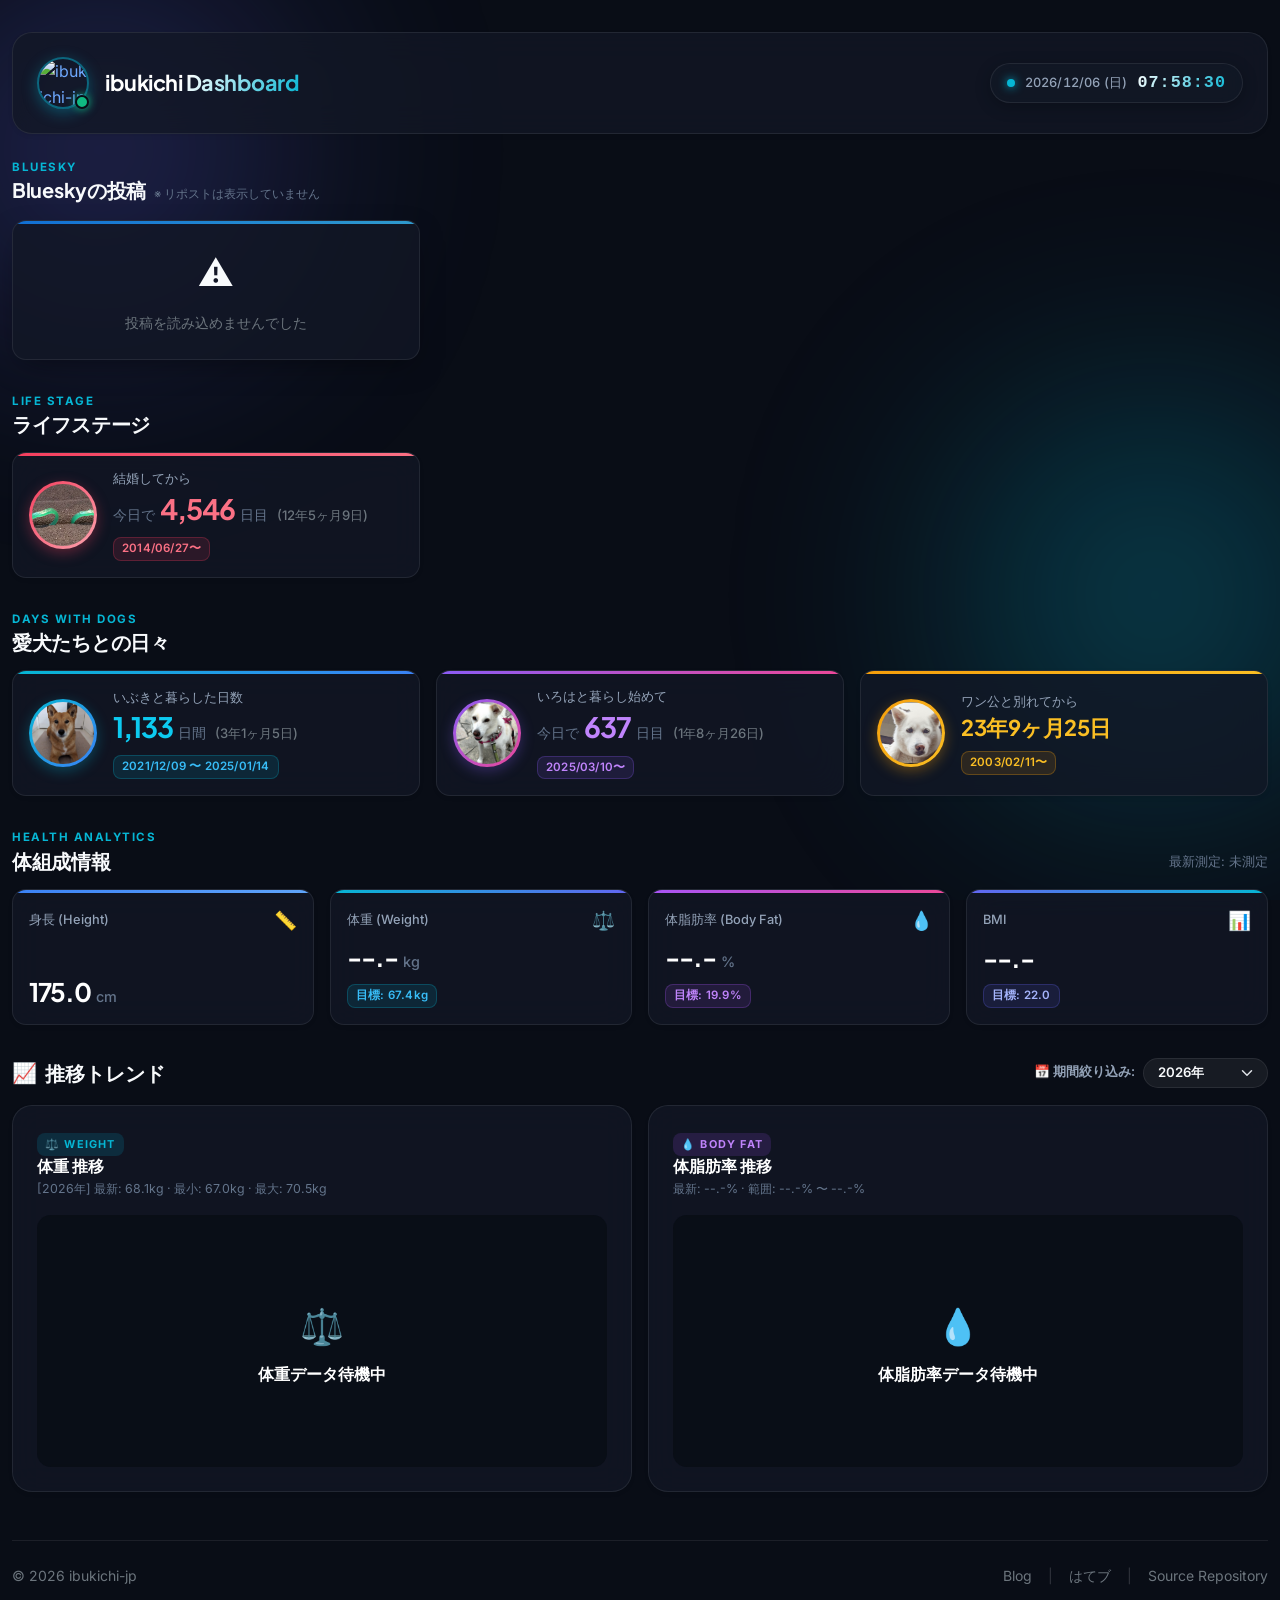
==== commit 9260f497: "feat(dashboard): ダッシュボードのブログセクションとブログ記事の取得を削除 - ブログ記事の取得（blog_feed.py）とテスト、.data/blog.json を削除 - ダッシ" ====
--- a/index.html
+++ b/index.html
@@ -66,7 +66,7 @@
   <!-- Bootstrap 5.3.3 CSS -->
   <link href="https://cdn.jsdelivr.net/npm/bootstrap@5.3.3/dist/css/bootstrap.min.css" rel="stylesheet">
   <!-- カスタムスタイル（?v= は CI がファイル内容のハッシュで自動更新） -->
-  <link rel="stylesheet" href="style.css?v=0d22ed4131">
+  <link rel="stylesheet" href="style.css?v=2e2fe1fbf8">
   <!-- Chart.js -->
   <script src="https://cdn.jsdelivr.net/npm/chart.js@4.4.1/dist/chart.umd.min.js"></script>
 </head>
@@ -133,20 +133,6 @@
         </div>
         </section>
 
-        <!-- 0-2. ブログの記事 セクション -->
-        <section class="dashboard-slide-item mb-4 pb-2" id="slideBlog" aria-labelledby="blogSectionTitle">
-        <div class="mb-3">
-          <div class="section-tag">BLOG</div>
-          <h2 id="blogSectionTitle" class="section-title h5 mb-0">ブログの記事</h2>
-        </div>
-
-        <div class="row row-cols-1 row-cols-md-2 row-cols-xl-3 g-3" id="blogPostList" aria-live="polite">
-          <div class="col">
-            <div class="blog-post-card"><div class="blog-skeleton"></div></div>
-          </div>
-        </div>
-        </section>
-
         <!-- 1. ライフステージ セクション -->
         <section class="dashboard-slide-item mb-4 pb-2" id="slideLifestage" aria-labelledby="lifestageSectionTitle">
         <div class="mb-3">
@@ -317,63 +303,6 @@
         </div>
       </section>
 
-        <!-- 4. 今日の一句 セクション -->
-        <section class="dashboard-slide-item mb-5" id="slideHaiku" aria-labelledby="haikuSectionTitle" data-slider-title="今日の一句">
-        <div class="mb-3">
-          <div class="section-tag">DAILY HAIKU</div>
-          <h2 id="haikuSectionTitle" class="section-title h5 mb-0">今日の一句（AIが作成）</h2>
-        </div>
-
-        <div class="card border-0 haiku-card shadow-sm">
-          <div class="card-body p-3 p-md-4">
-            <div class="row g-3 g-md-4 align-items-stretch">
-              <!-- 今日の句 -->
-              <div class="col-12 col-lg-7">
-                <div class="haiku-paper h-100 d-flex flex-column justify-content-between">
-                  <div class="haiku-top-bar d-flex justify-content-between align-items-center mb-2">
-                    <span class="haiku-tag-badge" id="haikuSelectedBadge">最新の一句</span>
-                    <!-- SNSシェアボタングループ（アイコンのみ） -->
-                    <div class="haiku-share-group d-flex align-items-center gap-2">
-                      <!-- Twitter / X -->
-                      <a id="haikuShareTwitter" href="#" target="_blank" rel="noopener noreferrer" class="btn btn-sm btn-haiku-share share-x" title="Twitter / X でこの俳句をシェア" aria-label="Twitter / X でこの俳句をシェア">
-                        <svg width="13" height="13" viewBox="0 0 24 24" fill="currentColor" aria-hidden="true"><path d="M18.244 2.25h3.308l-7.227 8.26 8.502 11.24H16.17l-5.214-6.817L4.99 21.75H1.68l7.73-8.835L1.254 2.25H8.08l4.713 6.231zm-1.161 17.52h1.833L7.084 4.126H5.117z"/></svg>
-                      </a>
-                      <!-- Bluesky -->
-                      <a id="haikuShareBluesky" href="#" target="_blank" rel="noopener noreferrer" class="btn btn-sm btn-haiku-share share-bluesky" title="Bluesky でこの俳句をシェア" aria-label="Bluesky でこの俳句をシェア">
-                        <svg width="13" height="13" viewBox="0 0 24 24" fill="currentColor" aria-hidden="true"><path d="M12 10.8c-1.087-2.114-4.046-6.053-6.798-7.995C2.566.944 1.561 1.266.902 1.565.139 1.908 0 3.08 0 3.768c0 .69.378 5.65.624 6.479.815 2.736 3.713 3.66 6.383 3.364.136-.02.275-.039.415-.056-.138.022-.276.04-.415.056-3.912.58-7.387 2.005-2.83 7.078 5.013 5.19 6.87-1.113 7.823-4.308.953 3.195 2.05 9.271 7.733 4.308 4.267-4.308 1.172-6.498-2.74-7.078a8.741 8.741 0 0 1-.415-.056c.14.017.279.036.415.056 2.67.297 5.568-.628 6.383-3.364.246-.828.624-5.79.624-6.478 0-.69-.139-1.861-.902-2.204-.659-.298-1.664-.62-4.3 1.24C16.046 4.748 13.087 8.687 12 10.8z"/></svg>
-                      </a>
-                    </div>
-                  </div>
-
-                  <div class="haiku-accent-mark">詠</div>
-                  <div class="haiku-body my-auto py-4">
-                    <p class="haiku-text mb-0" id="latestHaikuText">読み込み中...</p>
-                  </div>
-
-                  <div class="haiku-footer-info d-flex justify-content-between align-items-center pt-2 border-top border-secondary border-opacity-10">
-                    <span class="haiku-source-note text-secondary small">🤖 さくらのAI (gpt-oss-120b) が毎朝生成</span>
-                  </div>
-                </div>
-              </div>
-
-              <!-- アーカイブ -->
-              <div class="col-12 col-lg-5">
-                <div class="past-haiku-block h-100 d-flex flex-column">
-                  <div class="d-flex justify-content-between align-items-center mb-3">
-                    <h4 class="past-haiku-title h6 mb-0 text-secondary">直近のアーカイブ</h4>
-                    <span class="text-secondary small opacity-75">クリックで選択</span>
-                  </div>
-                  <ul class="past-haiku-list list-unstyled d-flex flex-column gap-2 mb-0 flex-grow-1" id="pastHaikuList">
-                    <li class="skeleton-item"></li>
-                    <li class="skeleton-item"></li>
-                    <li class="skeleton-item"></li>
-                  </ul>
-                </div>
-              </div>
-            </div>
-          </div>
-        </div>
-        </section>
 
         </div><!-- /.dashboard-slider-track -->
 
@@ -419,10 +348,8 @@
   <script defer src="js/clock.js?v=95fa54698b"></script>
   <script defer src="js/anniversaries.js?v=a978563f11"></script>
   <script defer src="js/health.js?v=cbcc08b7c6"></script>
-  <script defer src="js/haiku.js?v=9a1faeeeac"></script>
   <script defer src="js/bluesky.js?v=90eaf36dfa"></script>
-  <script defer src="js/blog.js?v=b8ff5e0177"></script>
   <script defer src="js/slider.js?v=1e4d19f27a"></script>
-  <script defer src="js/main.js?v=7059aae60d"></script>
+  <script defer src="js/main.js?v=a4bb856424"></script>
 </body>
 </html>
--- a/style.css
+++ b/style.css
@@ -712,157 +712,6 @@
 }
 
 /* ==========================================================================
-   AI Haiku Section
-   ========================================================================== */
-.haiku-card {
-  border-radius: var(--radius-lg) !important;
-  box-shadow: var(--shadow-card);
-}
-
-.haiku-paper {
-  background: linear-gradient(135deg, rgba(255, 255, 255, 0.05) 0%, rgba(255, 255, 255, 0.01) 100%);
-  border: 1px solid rgba(255, 255, 255, 0.1);
-  border-radius: var(--radius-md);
-  padding: clamp(18px, 2vw, 24px);
-  position: relative;
-  overflow: hidden;
-}
-
-.haiku-accent-mark {
-  position: absolute;
-  top: -10px;
-  right: 15px;
-  font-family: var(--font-serif);
-  font-size: 80px;
-  color: rgba(255, 255, 255, 0.03);
-  pointer-events: none;
-  font-weight: 600;
-}
-
-.haiku-text {
-  font-family: var(--font-serif);
-  font-size: clamp(1.15rem, 1.6vw, 1.45rem);
-  font-weight: 600;
-  line-height: 1.95;
-  color: #f1f5f9;
-  letter-spacing: 2px;
-  text-shadow: 0 2px 10px rgba(0, 0, 0, 0.5);
-  word-break: keep-all;
-}
-
-.haiku-phrase {
-  display: inline-block;
-  white-space: nowrap;
-}
-
-.past-haiku-block {
-  padding: clamp(12px, 1.5vw, 18px);
-  background: rgba(0, 0, 0, 0.15);
-  border-radius: var(--radius-md);
-  border: 1px solid rgba(255, 255, 255, 0.05);
-}
-
-.past-haiku-title {
-  font-size: 0.8rem;
-  font-weight: 600;
-  letter-spacing: 0.5px;
-}
-
-.past-haiku-item {
-  font-family: var(--font-serif);
-  font-size: 0.825rem;
-  color: var(--text-muted);
-  padding: 8px 12px;
-  background: rgba(0, 0, 0, 0.2);
-  border-radius: var(--radius-sm);
-  border-left: 2px solid var(--accent-indigo);
-  transition: var(--transition-normal);
-  word-break: break-all;
-  cursor: pointer;
-  user-select: none;
-}
-
-.past-haiku-item:hover {
-  color: var(--text-main);
-  background: rgba(255, 255, 255, 0.06);
-  border-left-color: #38bdf8;
-  transform: translateX(2px);
-}
-
-.past-haiku-item.active {
-  color: #fff;
-  background: rgba(6, 182, 212, 0.12);
-  border-left-color: #06b6d4;
-  border-left-width: 3px;
-  box-shadow: 0 0 10px rgba(6, 182, 212, 0.2);
-}
-
-.haiku-tag-badge {
-  font-family: var(--font-serif);
-  font-size: 0.72rem;
-  font-weight: 600;
-  letter-spacing: 1px;
-  color: #38bdf8;
-  background: rgba(6, 182, 212, 0.12);
-  border: 1px solid rgba(6, 182, 212, 0.25);
-  padding: 2px 8px;
-  border-radius: var(--radius-sm);
-}
-
-/* SNSシェアボタン（アイコン専用・省スペース設計） */
-.btn-haiku-share {
-  display: inline-flex;
-  align-items: center;
-  justify-content: center;
-  width: 28px;
-  height: 28px;
-  border-radius: 50%;
-  text-decoration: none;
-  transition: all 0.2s cubic-bezier(0.4, 0, 0.2, 1);
-  box-shadow: 0 2px 4px rgba(0, 0, 0, 0.2);
-  padding: 0;
-}
-
-.btn-haiku-share svg {
-  flex-shrink: 0;
-}
-
-.btn-haiku-share.share-x {
-  background: rgba(255, 255, 255, 0.08);
-  border: 1px solid rgba(255, 255, 255, 0.15);
-  color: #f1f5f9;
-}
-
-.btn-haiku-share.share-x:hover {
-  background: #000000;
-  color: #ffffff;
-  border-color: rgba(255, 255, 255, 0.4);
-  transform: translateY(-1.5px);
-  box-shadow: 0 4px 12px rgba(0, 0, 0, 0.6);
-}
-
-.btn-haiku-share.share-bluesky {
-  background: rgba(18, 133, 254, 0.12);
-  border: 1px solid rgba(18, 133, 254, 0.3);
-  color: #60a5fa;
-}
-
-.btn-haiku-share.share-bluesky:hover {
-  background: #1285fe;
-  color: #ffffff;
-  border-color: #1285fe;
-  transform: translateY(-1.5px);
-  box-shadow: 0 4px 12px rgba(18, 133, 254, 0.45);
-}
-
-.skeleton-item {
-  height: 32px;
-  background: rgba(255, 255, 255, 0.04);
-  border-radius: var(--radius-sm);
-  animation: pulse 1.5s infinite;
-}
-
-/* ==========================================================================
    Bluesky の投稿
    ========================================================================== */
 
@@ -1131,109 +980,6 @@
 
 
 /* ==========================================================================
-   ブログの最新記事
-   ========================================================================== */
-.blog-post-card {
-  position: relative;
-  height: 100%;
-  display: flex;
-  gap: 14px;
-  align-items: flex-start;
-  padding: 16px;
-  background: var(--bg-card);
-  border: 1px solid var(--border-subtle);
-  border-radius: var(--radius-md);
-  box-shadow: var(--shadow-card);
-  overflow: hidden;
-  transition: var(--transition-normal);
-}
-
-.blog-post-card::before {
-  content: '';
-  position: absolute;
-  inset: 0 0 auto 0;
-  height: 3px;
-  background: linear-gradient(90deg, #f97316, #fb923c);
-  opacity: 0.85;
-}
-
-.blog-post-card:hover {
-  background: var(--bg-card-hover);
-  border-color: rgba(249, 115, 22, 0.3);
-}
-
-.blog-skeleton {
-  width: 100%;
-  min-height: 90px;
-  border-radius: var(--radius-sm);
-  background: rgba(255, 255, 255, 0.04);
-  animation: pulse 1.5s infinite;
-}
-
-.blog-thumb-link {
-  flex-shrink: 0;
-  width: 140px;
-  aspect-ratio: 16 / 9;
-  border-radius: var(--radius-sm);
-  overflow: hidden;
-  background: rgba(0, 0, 0, 0.3);
-  border: 1px solid rgba(255, 255, 255, 0.08);
-}
-
-.blog-thumb {
-  display: block;
-  width: 100%;
-  height: 100%;
-  object-fit: cover;
-  transition: transform 0.3s ease;
-}
-
-.blog-post-card:hover .blog-thumb {
-  transform: scale(1.04);
-}
-
-.blog-post-body {
-  flex: 1;
-  min-width: 0;
-  display: flex;
-  flex-direction: column;
-  gap: 4px;
-}
-
-.blog-post-date {
-  font-size: 0.72rem;
-  color: var(--text-dim);
-}
-
-.blog-post-title {
-  margin: 0;
-  font-size: 0.95rem;
-  font-weight: 700;
-  line-height: 1.45;
-}
-
-.blog-title-link {
-  color: var(--text-main);
-  text-decoration: none;
-}
-
-.blog-title-link:hover {
-  color: #fb923c;
-  text-decoration: underline;
-}
-
-.blog-post-excerpt {
-  margin: 0;
-  font-size: 0.8rem;
-  line-height: 1.6;
-  color: var(--text-muted);
-  display: -webkit-box;
-  -webkit-line-clamp: 3;
-  -webkit-box-orient: vertical;
-  overflow: hidden;
-}
-
-/* ==========================================================================
    Footer
    ========================================================================== */
 .dashboard-footer {
@@ -1321,10 +1067,6 @@
     padding: 1rem !important;
   }
 
-  .haiku-card .card-body {
-    padding: 1rem !important;
-  }
-
   .dog-photo-ring {
     width: 58px;
     height: 58px;
@@ -1342,9 +1084,6 @@
     font-size: 1.35rem;
   }
 
-  .blog-thumb-link {
-    width: 96px;
-  }
 }
 
 /* ==========================================================================
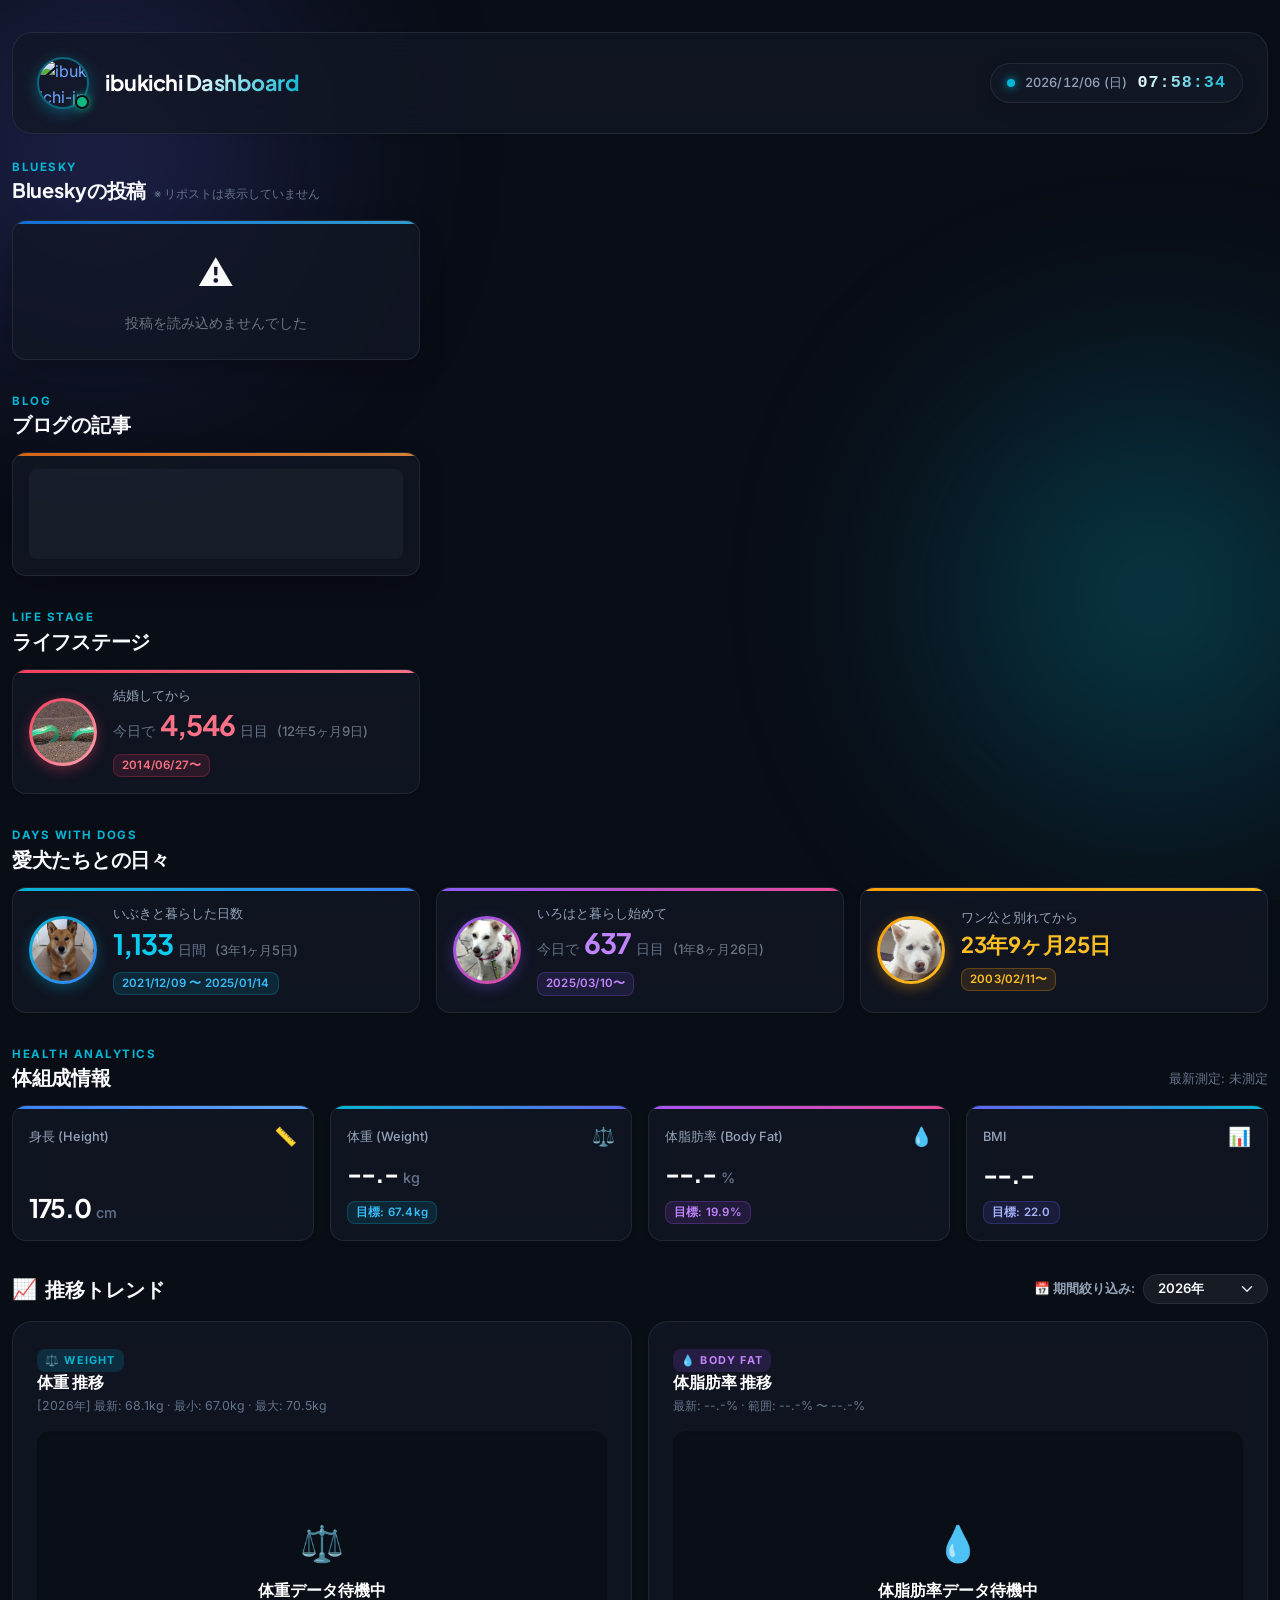
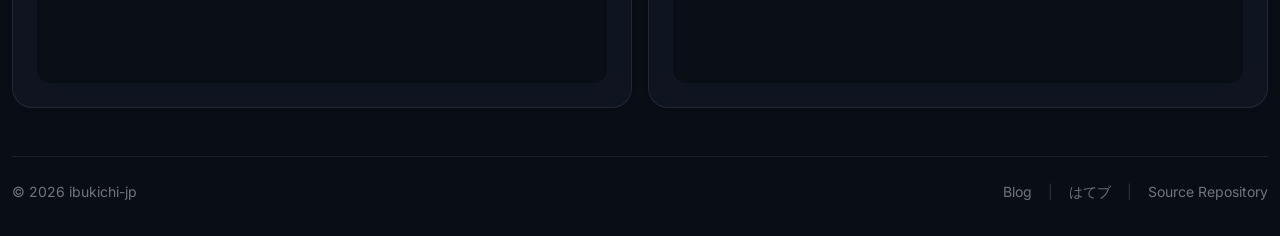
==== commit 0c7d8422: "feat(dashboard): AI 俳句の生成とダッシュボードの「今日の一句」を削除 - 日次の俳句生成（haiku_generator.py）とテスト、俳句の記録（.data/haiku.log" ====
--- a/index.html
+++ b/index.html
@@ -66,7 +66,7 @@
   <!-- Bootstrap 5.3.3 CSS -->
   <link href="https://cdn.jsdelivr.net/npm/bootstrap@5.3.3/dist/css/bootstrap.min.css" rel="stylesheet">
   <!-- カスタムスタイル（?v= は CI がファイル内容のハッシュで自動更新） -->
-  <link rel="stylesheet" href="style.css?v=2e2fe1fbf8">
+  <link rel="stylesheet" href="style.css?v=0d22ed4131">
   <!-- Chart.js -->
   <script src="https://cdn.jsdelivr.net/npm/chart.js@4.4.1/dist/chart.umd.min.js"></script>
 </head>
@@ -133,6 +133,20 @@
         </div>
         </section>
 
+        <!-- 0-2. ブログの記事 セクション -->
+        <section class="dashboard-slide-item mb-4 pb-2" id="slideBlog" aria-labelledby="blogSectionTitle">
+        <div class="mb-3">
+          <div class="section-tag">BLOG</div>
+          <h2 id="blogSectionTitle" class="section-title h5 mb-0">ブログの記事</h2>
+        </div>
+
+        <div class="row row-cols-1 row-cols-md-2 row-cols-xl-3 g-3" id="blogPostList" aria-live="polite">
+          <div class="col">
+            <div class="blog-post-card"><div class="blog-skeleton"></div></div>
+          </div>
+        </div>
+        </section>
+
         <!-- 1. ライフステージ セクション -->
         <section class="dashboard-slide-item mb-4 pb-2" id="slideLifestage" aria-labelledby="lifestageSectionTitle">
         <div class="mb-3">
@@ -349,7 +363,8 @@
   <script defer src="js/anniversaries.js?v=a978563f11"></script>
   <script defer src="js/health.js?v=cbcc08b7c6"></script>
   <script defer src="js/bluesky.js?v=90eaf36dfa"></script>
+  <script defer src="js/blog.js?v=b8ff5e0177"></script>
   <script defer src="js/slider.js?v=1e4d19f27a"></script>
-  <script defer src="js/main.js?v=a4bb856424"></script>
+  <script defer src="js/main.js?v=7059aae60d"></script>
 </body>
 </html>
--- a/style.css
+++ b/style.css
@@ -980,6 +980,109 @@
 
 
 /* ==========================================================================
+   ブログの最新記事
+   ========================================================================== */
+.blog-post-card {
+  position: relative;
+  height: 100%;
+  display: flex;
+  gap: 14px;
+  align-items: flex-start;
+  padding: 16px;
+  background: var(--bg-card);
+  border: 1px solid var(--border-subtle);
+  border-radius: var(--radius-md);
+  box-shadow: var(--shadow-card);
+  overflow: hidden;
+  transition: var(--transition-normal);
+}
+
+.blog-post-card::before {
+  content: '';
+  position: absolute;
+  inset: 0 0 auto 0;
+  height: 3px;
+  background: linear-gradient(90deg, #f97316, #fb923c);
+  opacity: 0.85;
+}
+
+.blog-post-card:hover {
+  background: var(--bg-card-hover);
+  border-color: rgba(249, 115, 22, 0.3);
+}
+
+.blog-skeleton {
+  width: 100%;
+  min-height: 90px;
+  border-radius: var(--radius-sm);
+  background: rgba(255, 255, 255, 0.04);
+  animation: pulse 1.5s infinite;
+}
+
+.blog-thumb-link {
+  flex-shrink: 0;
+  width: 140px;
+  aspect-ratio: 16 / 9;
+  border-radius: var(--radius-sm);
+  overflow: hidden;
+  background: rgba(0, 0, 0, 0.3);
+  border: 1px solid rgba(255, 255, 255, 0.08);
+}
+
+.blog-thumb {
+  display: block;
+  width: 100%;
+  height: 100%;
+  object-fit: cover;
+  transition: transform 0.3s ease;
+}
+
+.blog-post-card:hover .blog-thumb {
+  transform: scale(1.04);
+}
+
+.blog-post-body {
+  flex: 1;
+  min-width: 0;
+  display: flex;
+  flex-direction: column;
+  gap: 4px;
+}
+
+.blog-post-date {
+  font-size: 0.72rem;
+  color: var(--text-dim);
+}
+
+.blog-post-title {
+  margin: 0;
+  font-size: 0.95rem;
+  font-weight: 700;
+  line-height: 1.45;
+}
+
+.blog-title-link {
+  color: var(--text-main);
+  text-decoration: none;
+}
+
+.blog-title-link:hover {
+  color: #fb923c;
+  text-decoration: underline;
+}
+
+.blog-post-excerpt {
+  margin: 0;
+  font-size: 0.8rem;
+  line-height: 1.6;
+  color: var(--text-muted);
+  display: -webkit-box;
+  -webkit-line-clamp: 3;
+  -webkit-box-orient: vertical;
+  overflow: hidden;
+}
+
+/* ==========================================================================
    Footer
    ========================================================================== */
 .dashboard-footer {
@@ -1084,6 +1187,9 @@
     font-size: 1.35rem;
   }
 
+  .blog-thumb-link {
+    width: 96px;
+  }
 }
 
 /* ==========================================================================
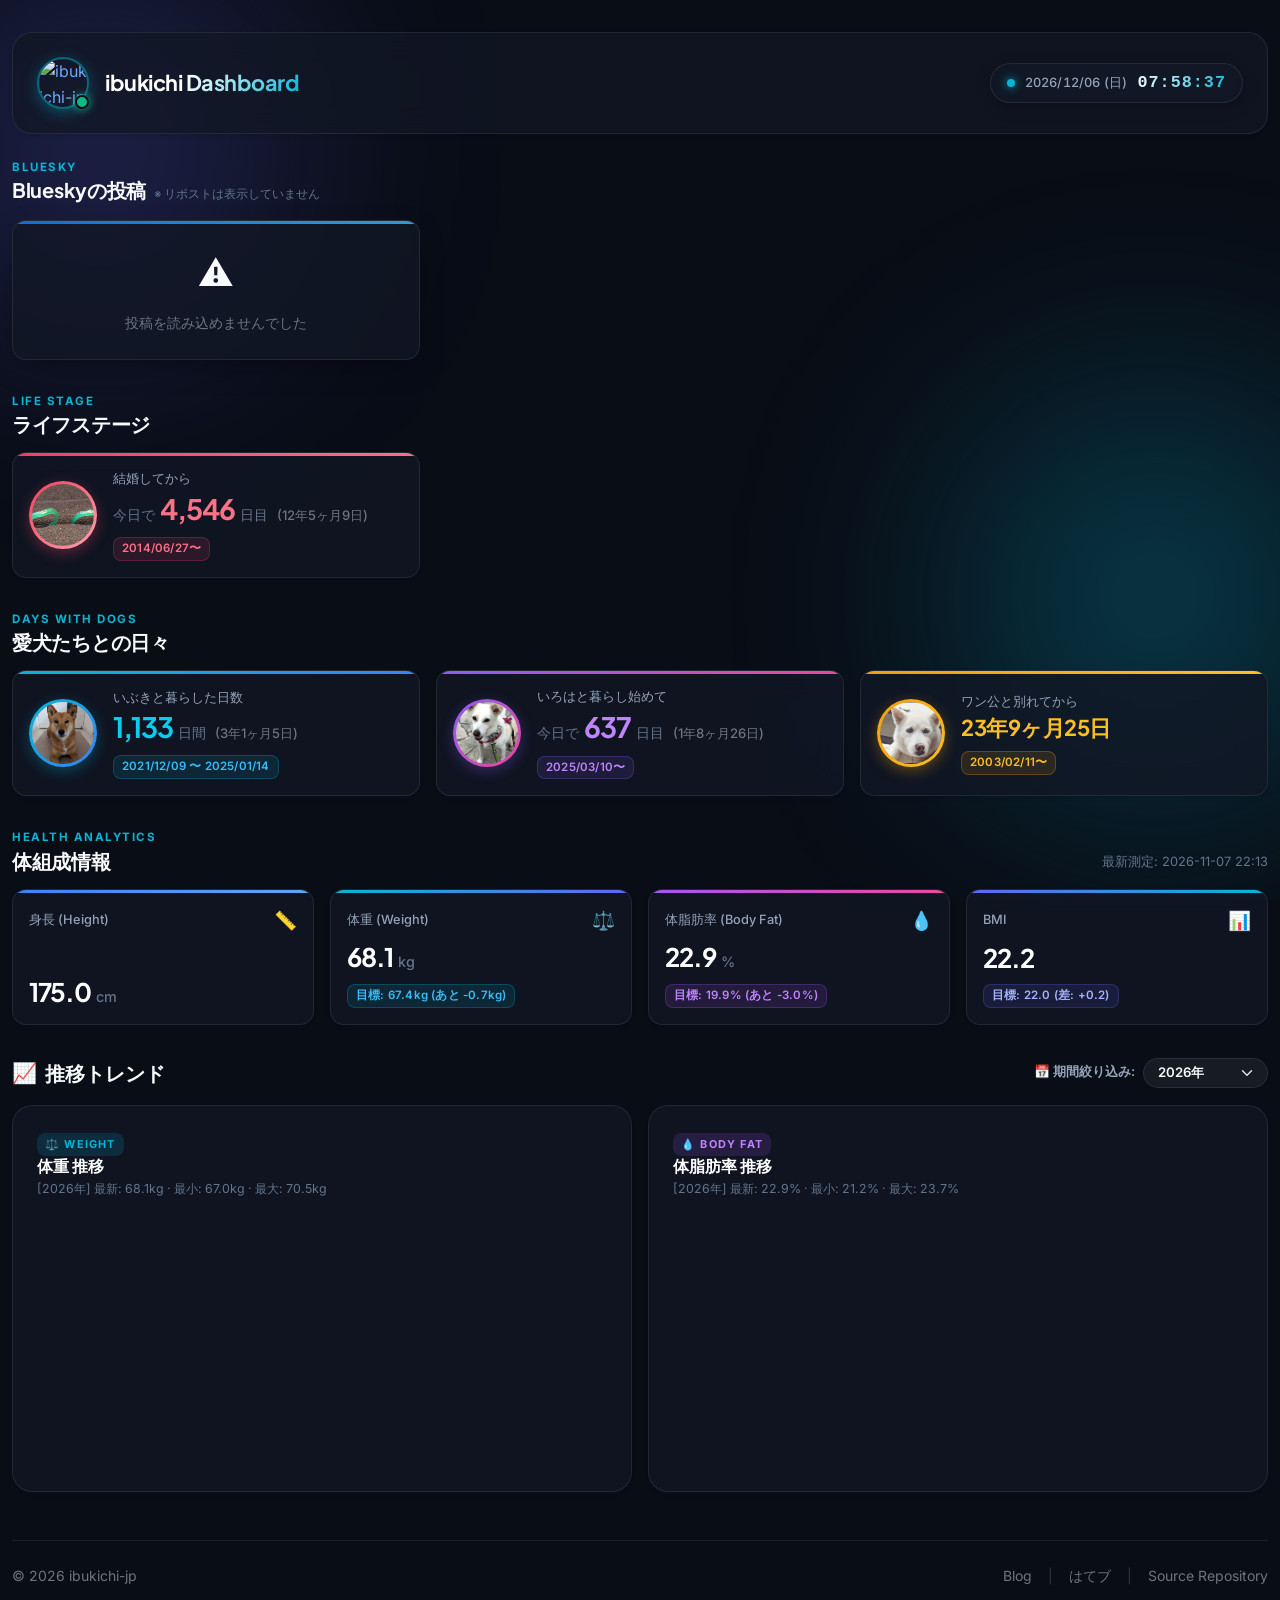
==== commit 91c43d65: "feat(dashboard): Bootstrap と Chart.js を CDN からセルフホストに切り替え、SRI を付ける - npm のパッケージ（dist.integrity で確認済み" ====
--- a/index.html
+++ b/index.html
@@ -64,11 +64,12 @@
   <link rel="preconnect" href="https://fonts.gstatic.com" crossorigin>
   <link href="https://fonts.googleapis.com/css2?family=Inter:wght@300;400;500;600;700&family=Noto+Serif+JP:wght@400;600&family=Plus+Jakarta+Sans:wght@500;700;800&display=swap" rel="stylesheet">
   <!-- Bootstrap 5.3.3 CSS -->
-  <link href="https://cdn.jsdelivr.net/npm/bootstrap@5.3.3/dist/css/bootstrap.min.css" rel="stylesheet">
+  <!-- ライブラリは npm パッケージのファイルをそのまま assets/vendor に置いて配信する（CDN は使わない）。integrity で、ファイルが意図せず変わっていないかを確かめる -->
+  <link href="assets/vendor/bootstrap-5.3.3/bootstrap.min.css?v=3c8f27e600" rel="stylesheet" integrity="sha384-QWTKZyjpPEjISv5WaRU9OFeRpok6YctnYmDr5pNlyT2bRjXh0JMhjY6hW+ALEwIH">
   <!-- カスタムスタイル（?v= は CI がファイル内容のハッシュで自動更新） -->
-  <link rel="stylesheet" href="style.css?v=0d22ed4131">
+  <link rel="stylesheet" href="style.css?v=2e2fe1fbf8">
   <!-- Chart.js -->
-  <script src="https://cdn.jsdelivr.net/npm/chart.js@4.4.1/dist/chart.umd.min.js"></script>
+  <script src="assets/vendor/chart.js-4.4.1/chart.umd.js?v=74401d738d" integrity="sha384-dug+JxfBvklEQdJ4AYuBBAIScUz0bVN73xpy273gcAwHjb3qI0fXmuYNaNfdyYJG"></script>
 </head>
 <body>
   <!-- 背景装飾オーブ -->
@@ -133,20 +134,6 @@
         </div>
         </section>
 
-        <!-- 0-2. ブログの記事 セクション -->
-        <section class="dashboard-slide-item mb-4 pb-2" id="slideBlog" aria-labelledby="blogSectionTitle">
-        <div class="mb-3">
-          <div class="section-tag">BLOG</div>
-          <h2 id="blogSectionTitle" class="section-title h5 mb-0">ブログの記事</h2>
-        </div>
-
-        <div class="row row-cols-1 row-cols-md-2 row-cols-xl-3 g-3" id="blogPostList" aria-live="polite">
-          <div class="col">
-            <div class="blog-post-card"><div class="blog-skeleton"></div></div>
-          </div>
-        </div>
-        </section>
-
         <!-- 1. ライフステージ セクション -->
         <section class="dashboard-slide-item mb-4 pb-2" id="slideLifestage" aria-labelledby="lifestageSectionTitle">
         <div class="mb-3">
@@ -356,15 +343,14 @@
   </div>
 
   <!-- Bootstrap 5.3.3 JS Bundle -->
-  <script src="https://cdn.jsdelivr.net/npm/bootstrap@5.3.3/dist/js/bootstrap.bundle.min.js"></script>
+  <script src="assets/vendor/bootstrap-5.3.3/bootstrap.bundle.min.js?v=0833b2e9c3" integrity="sha384-YvpcrYf0tY3lHB60NNkmXc5s9fDVZLESaAA55NDzOxhy9GkcIdslK1eN7N6jIeHz"></script>
   <!-- アプリケーションロジック（?v= は CI がファイル内容のハッシュで自動更新） -->
   <script defer src="js/utils.js?v=a55f80b0a7"></script>
   <script defer src="js/clock.js?v=95fa54698b"></script>
   <script defer src="js/anniversaries.js?v=a978563f11"></script>
   <script defer src="js/health.js?v=cbcc08b7c6"></script>
   <script defer src="js/bluesky.js?v=90eaf36dfa"></script>
-  <script defer src="js/blog.js?v=b8ff5e0177"></script>
   <script defer src="js/slider.js?v=1e4d19f27a"></script>
-  <script defer src="js/main.js?v=7059aae60d"></script>
+  <script defer src="js/main.js?v=a4bb856424"></script>
 </body>
 </html>
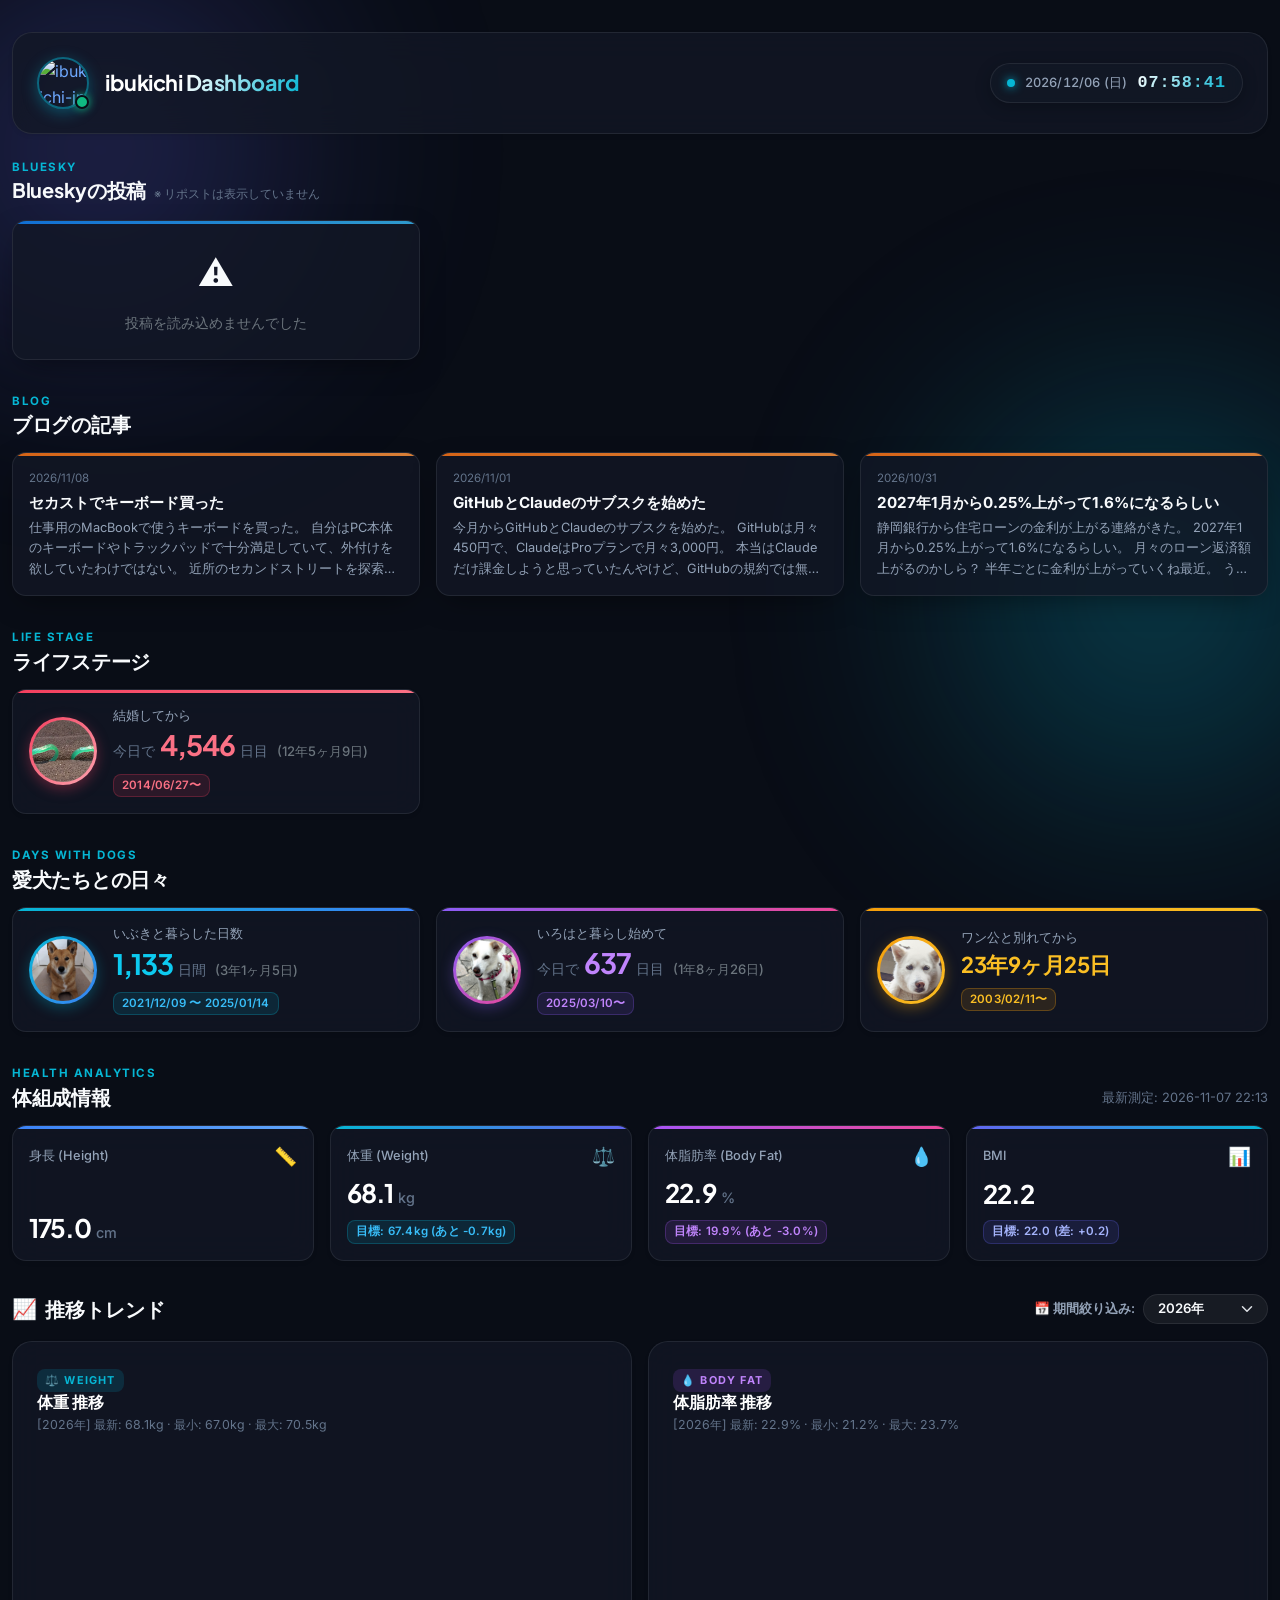
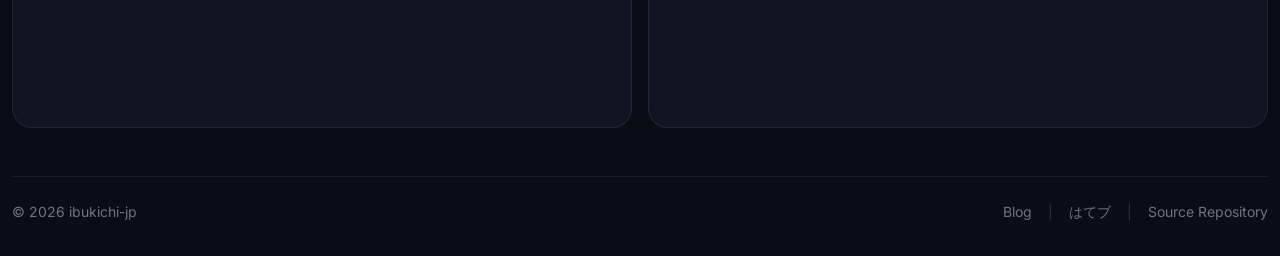
==== commit caea46d9: "feat(dashboard): ブログの記事カードを標準ライブラリだけで復活させる - .src/blog_feed.py を戻し、requests を urllib に置き換える（CI では py" ====
--- a/index.html
+++ b/index.html
@@ -67,7 +67,7 @@
   <!-- ライブラリは npm パッケージのファイルをそのまま assets/vendor に置いて配信する（CDN は使わない）。integrity で、ファイルが意図せず変わっていないかを確かめる -->
   <link href="assets/vendor/bootstrap-5.3.3/bootstrap.min.css?v=3c8f27e600" rel="stylesheet" integrity="sha384-QWTKZyjpPEjISv5WaRU9OFeRpok6YctnYmDr5pNlyT2bRjXh0JMhjY6hW+ALEwIH">
   <!-- カスタムスタイル（?v= は CI がファイル内容のハッシュで自動更新） -->
-  <link rel="stylesheet" href="style.css?v=2e2fe1fbf8">
+  <link rel="stylesheet" href="style.css?v=b6926f13ae">
   <!-- Chart.js -->
   <script src="assets/vendor/chart.js-4.4.1/chart.umd.js?v=74401d738d" integrity="sha384-dug+JxfBvklEQdJ4AYuBBAIScUz0bVN73xpy273gcAwHjb3qI0fXmuYNaNfdyYJG"></script>
 </head>
@@ -134,6 +134,20 @@
         </div>
         </section>
 
+        <!-- 0-2. ブログの記事 セクション -->
+        <section class="dashboard-slide-item mb-4 pb-2" id="slideBlog" aria-labelledby="blogSectionTitle">
+        <div class="mb-3">
+          <div class="section-tag">BLOG</div>
+          <h2 id="blogSectionTitle" class="section-title h5 mb-0">ブログの記事</h2>
+        </div>
+
+        <div class="row row-cols-1 row-cols-md-2 row-cols-xl-3 g-3" id="blogPostList" aria-live="polite">
+          <div class="col">
+            <div class="blog-post-card"><div class="blog-skeleton"></div></div>
+          </div>
+        </div>
+        </section>
+
         <!-- 1. ライフステージ セクション -->
         <section class="dashboard-slide-item mb-4 pb-2" id="slideLifestage" aria-labelledby="lifestageSectionTitle">
         <div class="mb-3">
@@ -350,7 +364,8 @@
   <script defer src="js/anniversaries.js?v=a978563f11"></script>
   <script defer src="js/health.js?v=cbcc08b7c6"></script>
   <script defer src="js/bluesky.js?v=90eaf36dfa"></script>
+  <script defer src="js/blog.js?v=b8ff5e0177"></script>
   <script defer src="js/slider.js?v=1e4d19f27a"></script>
-  <script defer src="js/main.js?v=a4bb856424"></script>
+  <script defer src="js/main.js?v=7ace988468"></script>
 </body>
 </html>
